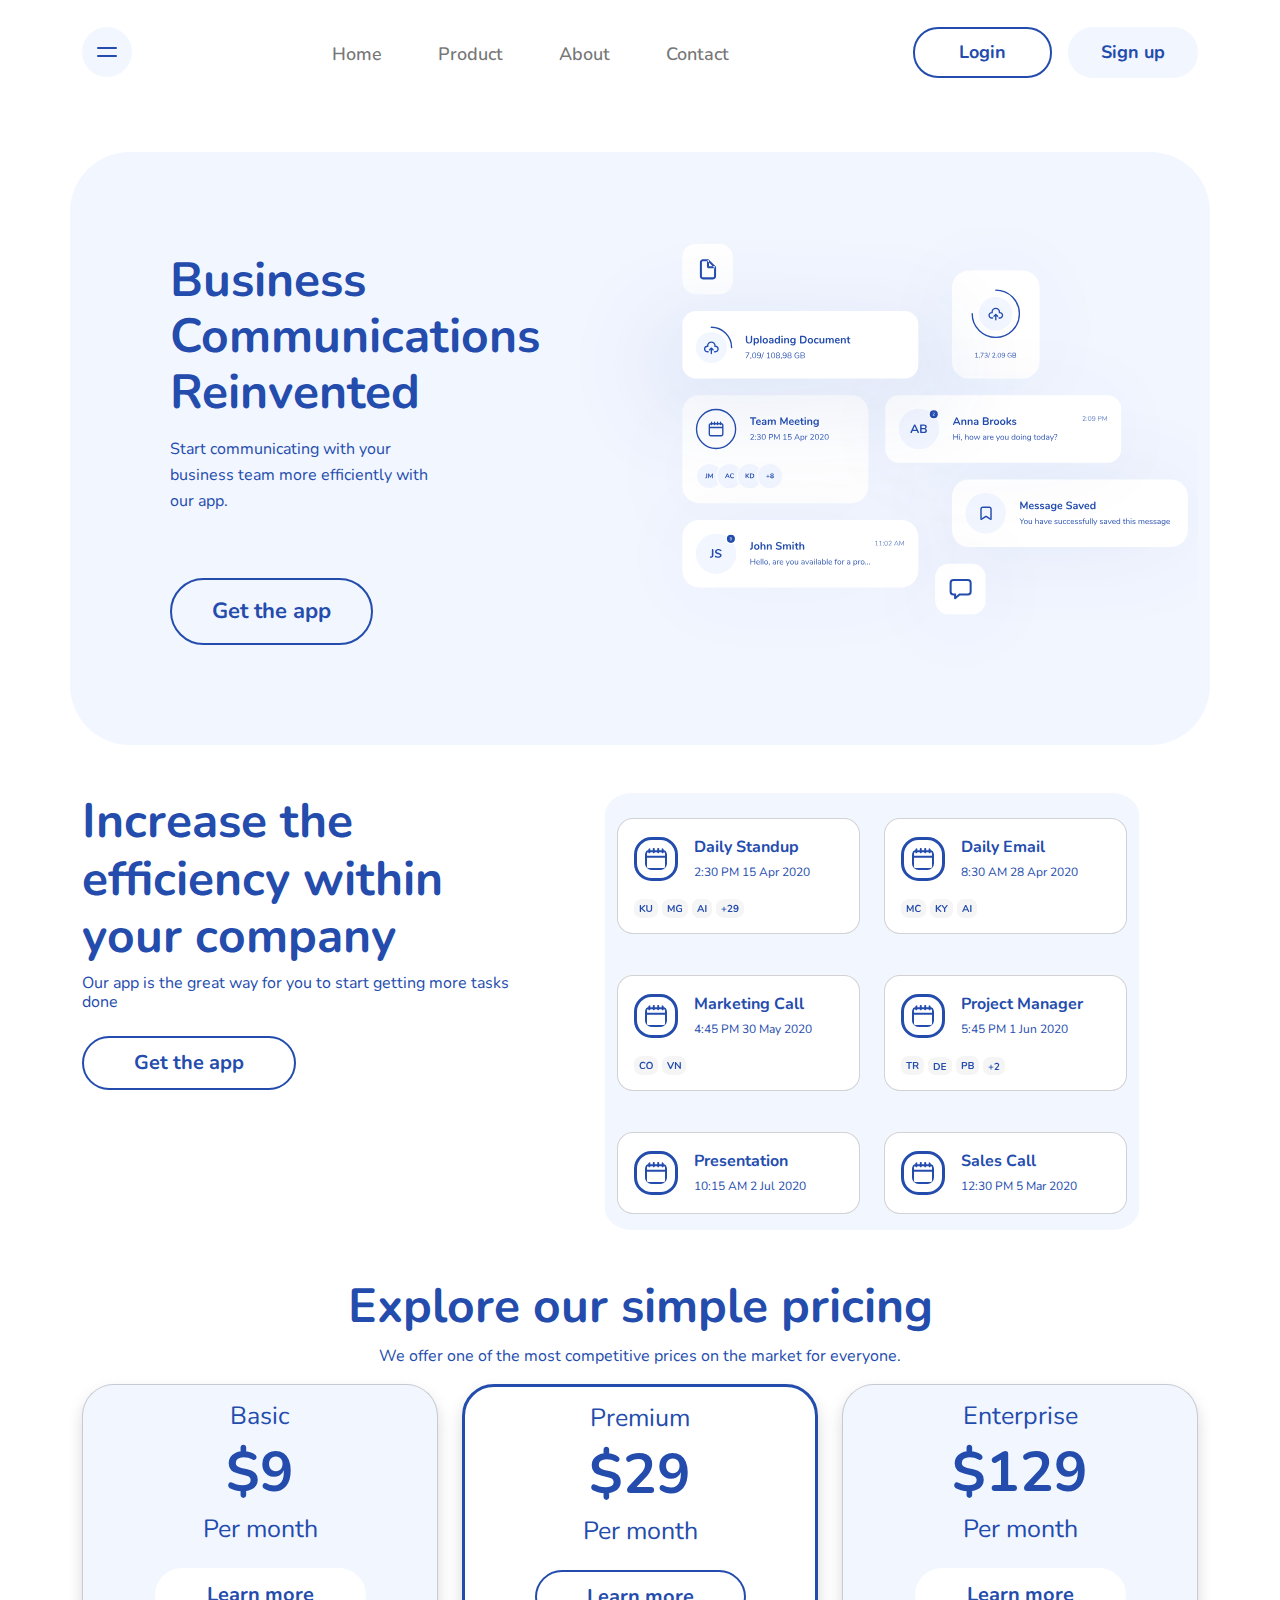
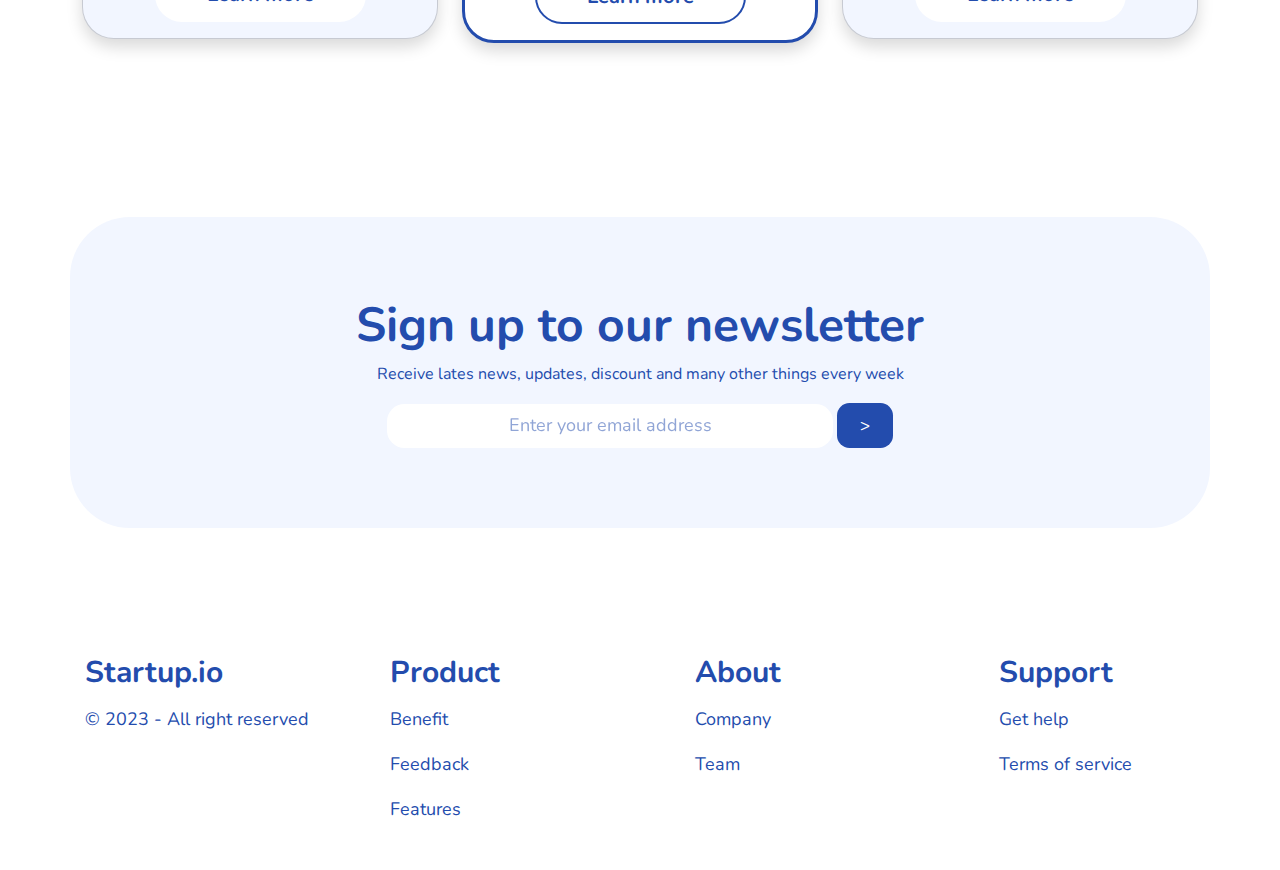
==== index.html @ 27670467 "Merapihkan codingan" ====
<!DOCTYPE html>
<html lang="en">
  <head>
    <meta charset="UTF-8" />
    <meta http-equiv="X-UA-Compatible" content="IE=edge" />
    <meta name="viewport" content="width=device-width, initial-scale=1.0" />
    <title>Final Project 2</title>
    <meta name="author" content="Kelompok-1" />
    <link href="assets/favicon/fav-icon.png" rel="shortcut icon" type="image/x-icon" />
    <link rel="stylesheet" href="css/bootstrap.min.css" />
    <link rel="stylesheet" href="css/style.css" />
    <link rel="stylesheet" href="https://cdnjs.cloudflare.com/ajax/libs/font-awesome/5.13.0/css/all.min.css" />

    <!-- CSS About-->
    <link rel="stylesheet" href="css/about.css">
  </head>
  <body>
    <!--header-->
    <header>
      <nav class="navbar navbar-expand-lg bg-white" id="navbar">
        <div class="container">
          <a class="navbar-brand" href="#">
            <img src="assets/icon/icon.svg" alt="icon" width="50" />
          </a>
          <button class="navbar-toggler" type="button" data-bs-toggle="collapse" data-bs-target="#navbarNavAltMarkup" aria-controls="navbarNavAltMarkup" aria-expanded="false" aria-label="Toggle navigation">
            <span class="navbar-toggler-icon"></span>
          </button>
          <div class="collapse navbar-collapse" id="navbarNavAltMarkup">
            <div class="navbar-nav mx-auto">
              <a class="nav-link" aria-current="page" href="#Home">Home</a>
              <a class="nav-link" href="#Product">Product</a>
              <a class="nav-link" href="#About">About</a>
              <a class="nav-link" href="#Contact">Contact</a>
            </div>
            <div class="d-flex">
              <button class="btn-outline-auth me-3" type="submit">Login</button>
              <button class="btn-auth" type="submit">Sign up</button>
            </div>
          </div>
        </div>
      </nav>
    </header>
<!--banner-->
    <main>
      <section class="jumbotron mt-5" id="Home">
        <div class="container hero">
          <div class="row d-flex flex-column-reverse flex-lg-row">
            <div class="col-lg-5 col-12 content">
              <h1>Business Communications Reinvented</h1>
              <p class="mt-3">Start communicating with your business team more efficiently with our app.</p>
              <button class="btn-outline-hero me-3 mt-5" type="submit">Get the app</button>
            </div>
            <div class="col-lg-7 col-12">
              <img src="assets/img/UI Elements.svg" class="img-fluid" alt="" />
            </div>
          </div>
        </div>
      </section>
    
      <!-- About -->
    <div class="jumbotron jumbotron-fluid mt-5">
      <div class="container">
        <div class="row">
          <div class="col-md-5 jumbotron-content">
            <h3 class="display-4 title">Increase the efficiency within your company</h3>
            <h5 class="lead sub-title">Our app is the great way for you to start getting more tasks done</h5>
            <button class="btn-jumbotron mt-3" type="submit">Get the app</button>
          </div>
          <div class="col-md-4">
            <div class="jumbotron-box ms-5" style="background: #F2F6FF;">
              <!-- Isi kotak besar di sini -->
              <div class="row flex-wrap mx-auto">
                <div class="col-md-6 radius">
                  <div class="card mb-3 rounded-4">
                    <div class="card-body d-flex align-items-center">
                      <img src="assets/img/Icon.svg" alt="" class="lingkaran">
                      <div class="ml-2 ms-3">
                        <span class="daily">Daily Standup</span>
                        <br>
                        <span class="date">2:30 PM 15 Apr 2020</span>
                      </div>
                    </div>
                    
                    <div class="d-flex align-items-center gap-1 ms-3">
                      <img src="assets/img/KU.svg" alt="no internet" class="background">
                      <img src="assets/img/MG.svg" alt="no internet" class="background">
                      <img src="assets/img/AI.svg" alt="no internet" class="background">
                      <img src="assets/img/+29.svg" alt="no internet" class="background">
                    </div>
                  </div>
                </div>

                <div class="col-md-6">
                  <div class="card mb-3 rounded-4">
                    <div class="card-body d-flex align-items-center">
                      <img src="assets/img/Icon.svg" alt="" class="lingkaran">
                      <div class="ml-2 ms-3">
                        <span class="daily">Daily Email</span>
                        <br>
                        <span class="date">8:30 AM 28 Apr 2020</span>
                      </div>
                    </div>
                    
                    <div class="d-flex align-items-center gap-1 ms-3">
                      <img src="assets/img/MC.svg" alt="no internet" class="background">
                      <img src="assets/img/KY.svg" alt="no internet" class="background">
                      <img src="assets/img/AI.svg" alt="no internet" class="background">
                    </div>
                  </div>
                </div>
                
                <div class="col-md-6">
                  <div class="card mb-3 rounded-4">
                    <div class="card-body d-flex align-items-center">
                      <img src="assets/img/Icon.svg" alt="" class="lingkaran">
                      <div class="ml-2 ms-3">
                        <span class="daily">Marketing Call</span>
                        <br>
                        <span class="date">4:45 PM 30 May 2020</span>
                      </div>
                    </div>
                    
                    <div class="d-flex align-items-center gap-1 ms-3">
                      <img src="assets/img/CO.svg" alt="no internet" class="background">
                      <img src="assets/img/VN.svg" alt="no internet" class="background">
                    </div>
                  </div>
                </div>
                
                <div class="col-md-6">
                  <div class="card mb-3 rounded-4">
                    <div class="card-body d-flex align-items-center">
                      <img src="assets/img/Icon.svg" alt="" class="lingkaran">
                      <div class="ml-2 ms-3">
                        <span class="daily">Project Manager</span>
                        <br>
                        <span class="date">5:45 PM 1 Jun 2020</span>
                      </div>
                    </div>
                    
                    <div class="d-flex align-items-center gap-1 ms-3">
                      <img src="assets/img/TR.svg" alt="no internet" class="background">
                      <img src="assets/img/DE.svg" alt="no internet" class="background">
                      <img src="assets/img/PB.svg" alt="no internet" class="background">
                      <img src="assets/img/+2.svg" alt="no internet" class="background">
                    </div>
                  </div>
                </div>

                <div class="col-md-6">
                  <div class="card mb-3 rounded-4">
                    <div class="card-body d-flex align-items-center">
                      <img src="assets/img/Icon.svg" alt="" class="lingkaran">
                      <div class="ml-2 ms-3">
                        <span class="daily">Presentation</span>
                        <br>
                        <span class="date">10:15 AM 2 Jul 2020</span>
                      </div>
                    </div>
                  </div>
                </div>

                <div class="col-md-6">
                  <div class="card mb-3 rounded-4">
                    <div class="card-body d-flex align-items-center">
                      <img src="assets/img/Icon.svg" alt="" class="lingkaran">
                      <div class="ml-2 ms-3">
                        <span class="daily">Sales Call</span>
                        <br>
                        <span class="date">12:30 PM 5 Mar 2020</span>
                      </div>
                    </div>
                  </div>
                </div>

                
              </div>

            </div>
          </div>
        </div>
      </div>
    </div>
    <!-- Tutup Abput -->

   <!-- Pricing -->
    <div class="container">
      <div class="row">
        <div class="col-md-12 text-center mt-5 text-primary">
          <h1 class="title">Explore our simple pricing</h1>
          <p class="sub-tite">We offer one of the most competitive prices on the market for everyone.</p>
        </div>
      </div>
    </div>

    <div class="container">
      <div class="row d-flex justify-content-center">
        <div class="col-md-4 mb-4">
          <div class="card shadow rounded-5" style="background: #F2F6FF;">
            <div class="card-body text-center">
              <h5 class="sub-price">Basic</h5>
              <h3 class="price">$9</h3>
              <h5 class="sub-price">Per month</h5>
              <button class="btn-price mt-3" type="submit">Learn more</button>
            </div>
          </div>
        </div>

        <!-- card 2 -->
        <div class="col-md-4 mb-4">
          <div class="card shadow rounded-5 body-card" style="border: 3px solid #234CAD;">
            <div class="card-body text-center">
              <h5 class="sub-price">Premium</h5>
              <h3 class="price">$29</h3>
              <h5 class="sub-price">Per month</h5>
              <button class="btn-jumbotron mt-3" type="submit">Learn more</button>
            </div>
          </div>
        </div>

        <!-- card 3 -->
        <div class="col-md-4 mb-4">
          <div class="card shadow rounded-5" style="background: #F2F6FF;">
            <div class="card-body text-center">
              <h5 class="sub-price">Enterprise</h5>
              <h3 class="price">$129</h3>
              <h5 class="sub-price">Per month</h5>
              <button class="btn-price mt-3" type="submit">Learn more</button>
            </div>
          </div>
        </div>
      </div>
    </div>
    <!-- Tutup Pricing -->

      <!--Contact-->
      <section class="contact" id="Contact">
        <div class="container hero">
          <div class="row d-flex flex-column-reverse flex-lg-row">
            <div class="col-12 content">
              <h1>Sign up to our newsletter</h1>
              <p>Receive lates news, updates, discount and many other things every week</p>
              <div class="inputBox">
                <input type="text" placeholder="Enter your email address">
                <button type="button">></button>
              </div>
            </div>
          </div>
        </div>
      </section>

      <!--Footer-->
      <footer>
        <div class="box-container">
          <div class="row">
          <div class="col-lg-3">
            <h3>Startup.io</h3>
            <p>© 2023 - All right reserved</p>
          </div>
          <div class="col-lg-3">
            <h3>Product</h3>
            <p>Benefit</p>
            <p>Feedback</p>
            <p>Features</p>
          </div>
          <div class="col-lg-3">
            <h3>About</h3>
            <p>Company</p>
            <p>Team</p>
          </div>
          <div class="col-lg-3">
            <h3>Support</h3>
            <p>Get help</p>
            <p>Terms of service</p>
          </div>
        </div>
        </div>
      </footer>


    <script src="js/bootstrap.bundle.min.js"></script>
  </body>
</html>
---- css/style.css ----
@import url("https://fonts.googleapis.com/css2?family=Nunito&display=swap");
* {
  margin: 0;
  padding: 0;
  box-sizing: border-box;
  font-family: "nunito", sans-serif;
  color: #234cad;
}

section {
  margin-top: 150px;
}


/*component*/

.btn-outline-auth {
  border: 2px solid #234cad;
  border-radius: 25px;
  background-color: #ffff;
  padding: 10px 44px !important;
  font-size: 18px;
  font-weight: 700;
}

.btn-auth {
  border-radius: 25px;
  background-color: #f2f6ff;
  padding: 8px 33px;
  font-size: 18px;
  font-weight: 700;
  border: none;
}

.btn-outline-hero {
  border: 2px solid #234cad;
  border-radius: 35px;
  background-color: transparent;
  padding: 15px 40px;
  font-size: 22px;
  font-weight: 700;
}

.btn-hero {
  border: none;
  border-radius: 35px;
  background-color: #ffff;
  padding: 15px 40px;
  font-size: 22px;
  font-weight: 700;
}

/*navbar*/
nav .navbar-nav a {
  margin: 25px 20px 20px;
  font-weight: 600;
  font-size: 18px;
}

/*jumbotron*/
.jumbotron .hero {
  background-color: #f2f6ff;
  border-radius: 60px;
}

.jumbotron .content {
  padding: 0 100px 100px;
}

.jumbotron .content h1 {
  font-weight: 700;
  font-size: 48px;
  line-height: 56px;
}

.jumbotron .content p {
  font-weight: 400;
  font-size: 16px;
  line-height: 26px;
}

@media (min-width: 992px) {
  .jumbotron .content {
    padding: 100px;
  }
}

@media (max-width: 460px) {
  .jumbotron .content h1 {
    font-size: 38px;
  }
}

@media (max-width: 400px) {
  .jumbotron .content h1 {
    font-size: 34px;
  }
}

/*Contact dan Footer*/
.contact .hero {
  background-color: #f2f6ff;
  border-radius: 60px;
}

.contact .content h1 {
  margin-top: 80px;
  font-weight: 700;
  font-size: 48px;
  line-height: 56px;
  text-align: center;
}

.contact .content p {
  font-weight: 400;
  font-size: 16px;
  line-height: 26px;
  text-align: center;
}
.inputBox {
  text-align: center;
  padding-bottom: 80px;
  overflow: hidden;
}

.inputBox input[type=text] {
  background: #FFFFFF;
  border-radius: 17.5px;
  border: none;
  padding: 10px;
  text-align: center;
  width: 40%;
}

input::placeholder {
  font-weight: 400;
  font-size: 18px;
  line-height: 29px;
  color: #234CAD;
  mix-blend-mode: normal;
  opacity: 0.5;
}

.inputBox button {
  float: center;
  width: 5%;
  padding: 10px;
  background: #234CAD;
  color: white;
  font-size: 17px;
  border-radius: 12.5px;
  border: none;
  cursor: pointer
}

.box-container {
  margin-top: 120px;
  margin-left: 85px;
  margin-bottom: 30px;
}

.box-container .row h3 {
  font-weight: 700;
  font-size: 30px;
  line-height: 49px;
}

.box-container .row p {
  font-weight: 400;
  font-size: 18px;
  line-height: 29px;
}
---- css/about.css ----
/* Reset default margin and padding */
* {
  margin: 0;
  padding: 0;
}

.hover-light:hover {
  background-color: #6c757d !important;
  border-color: #6c757d !important;
}

.jumbotron-box {
  width: 150%;
  height: 100%;
  border-radius: 5%;
}

.lingkaran {
  border: 3px solid #234CAD;
  border-radius: 40%;
  padding: 8px; 
}

.title {
  color: #234CAD;
  font-family: 'Nunito';
  font-style: normal;
  font-weight: 700;
  font-size: 48px;
}

.sub-title {
  font-family: 'Nunito';
  font-style: normal;
  font-weight: 400;
  font-size: 16px;
  color: #234CAD;
}

.daily {
  font-family: 'Nunito';
  font-style: normal;
  font-weight: 700;
  font-size: 16px;
  color: #234CAD;
}

.date {
  font-family: 'Nunito';
  font-style: normal;
  font-weight: 400;
  font-size: 12px;
  color: #234CAD;

}

.card.mb-3 {
  margin-top: 25px;
}

.background {
  background: #F5F5F5;
  border: 5px solid #F5F5F5;
  border-radius: 35%;
  margin-bottom: 15px;
}

.price {
  font-family: 'Nunito';
  font-style: normal;
  font-weight: 700;
  font-size: 56px;
  text-align: center;
  color: #234CAD;
}

.sub-price{
  font-family: 'Nunito';
  font-style: normal;
  font-weight: 400;
  font-size: 25px;
  text-align: center;
  color: #234CAD;
}

.btn-jumbotron {
  border: 2px solid #234cad;
  border-radius: 35px;
  background-color: transparent;
  padding: 10px 50px;
  font-family: 'Nunito';
  font-style: normal;
  font-weight: 700;
  font-size: 20px;
  color: #234CAD;
}

.btn-price {
  border: 2px solid #fff;
  border-radius: 35px;
  background-color: #fff;
  padding: 10px 50px;
  font-family: 'Nunito';
  font-style: normal;
  font-weight: 700;
  font-size: 20px;
  color: #234CAD;
}
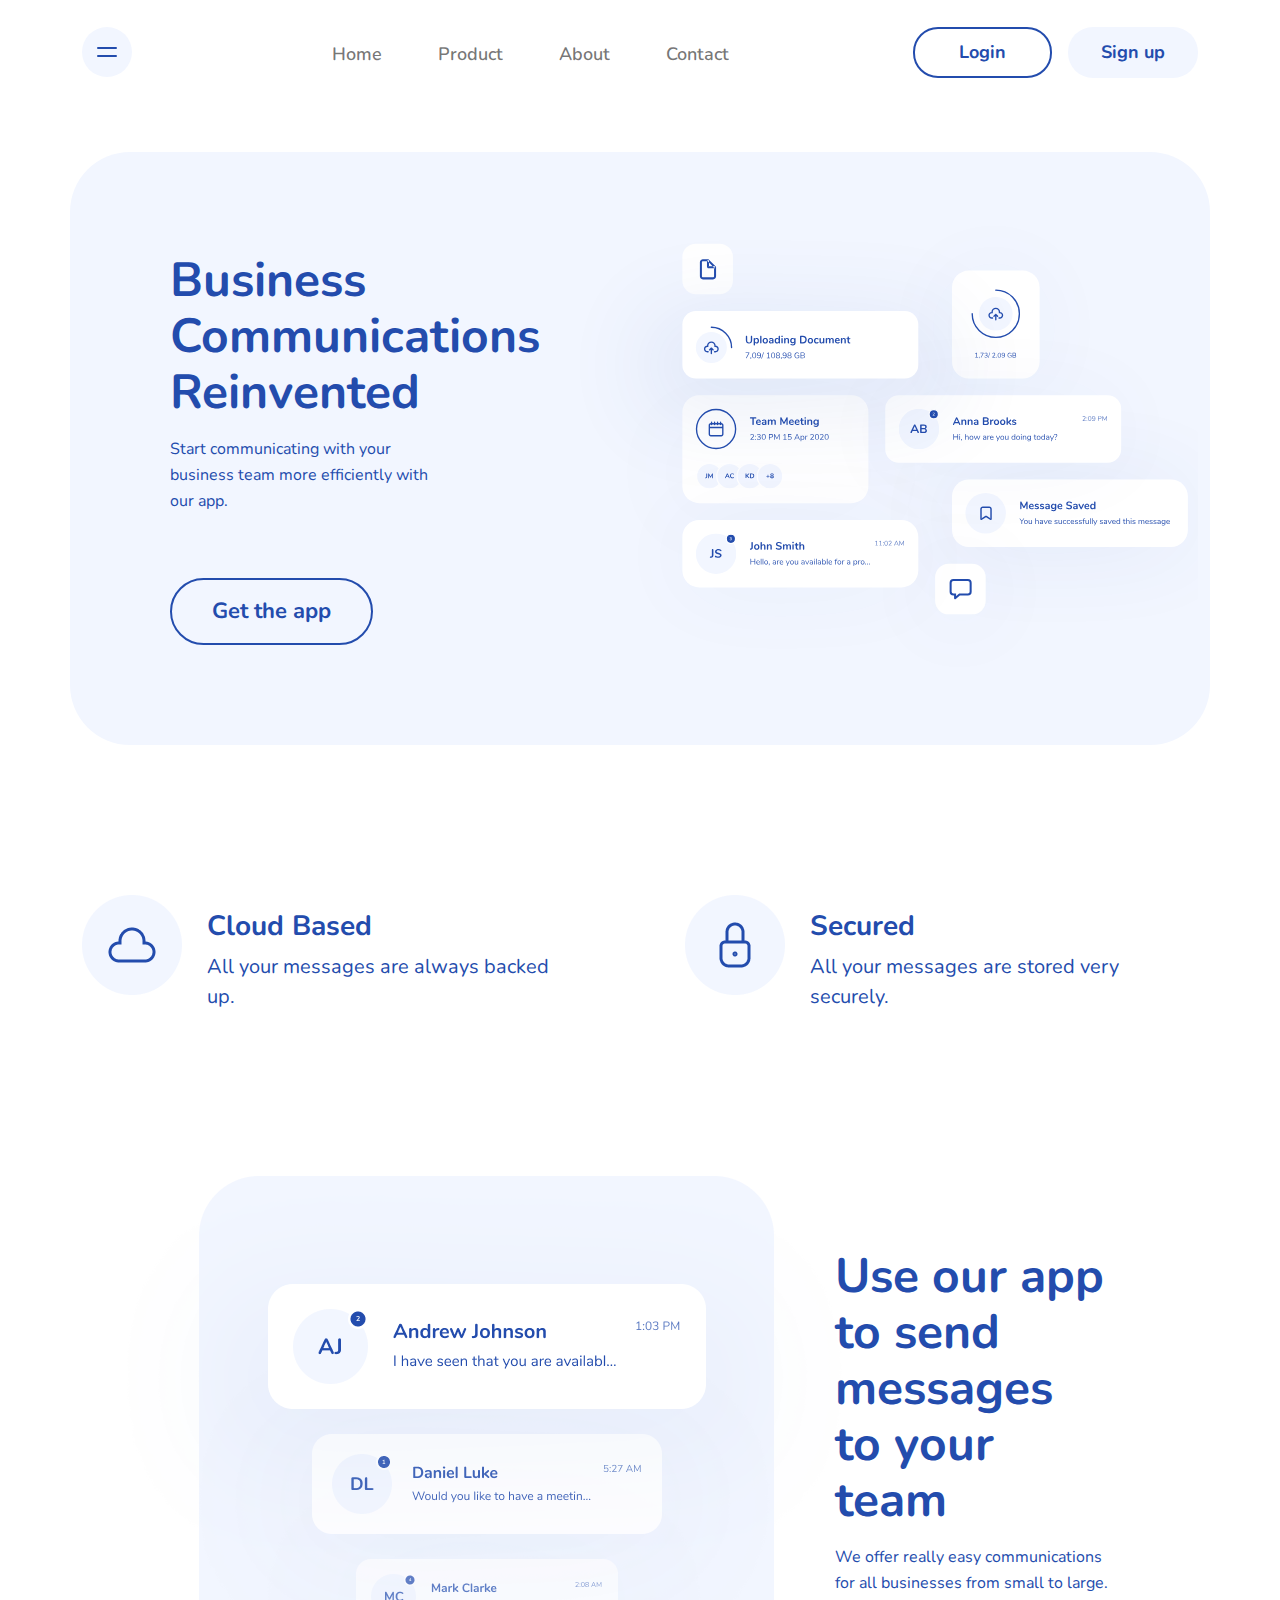
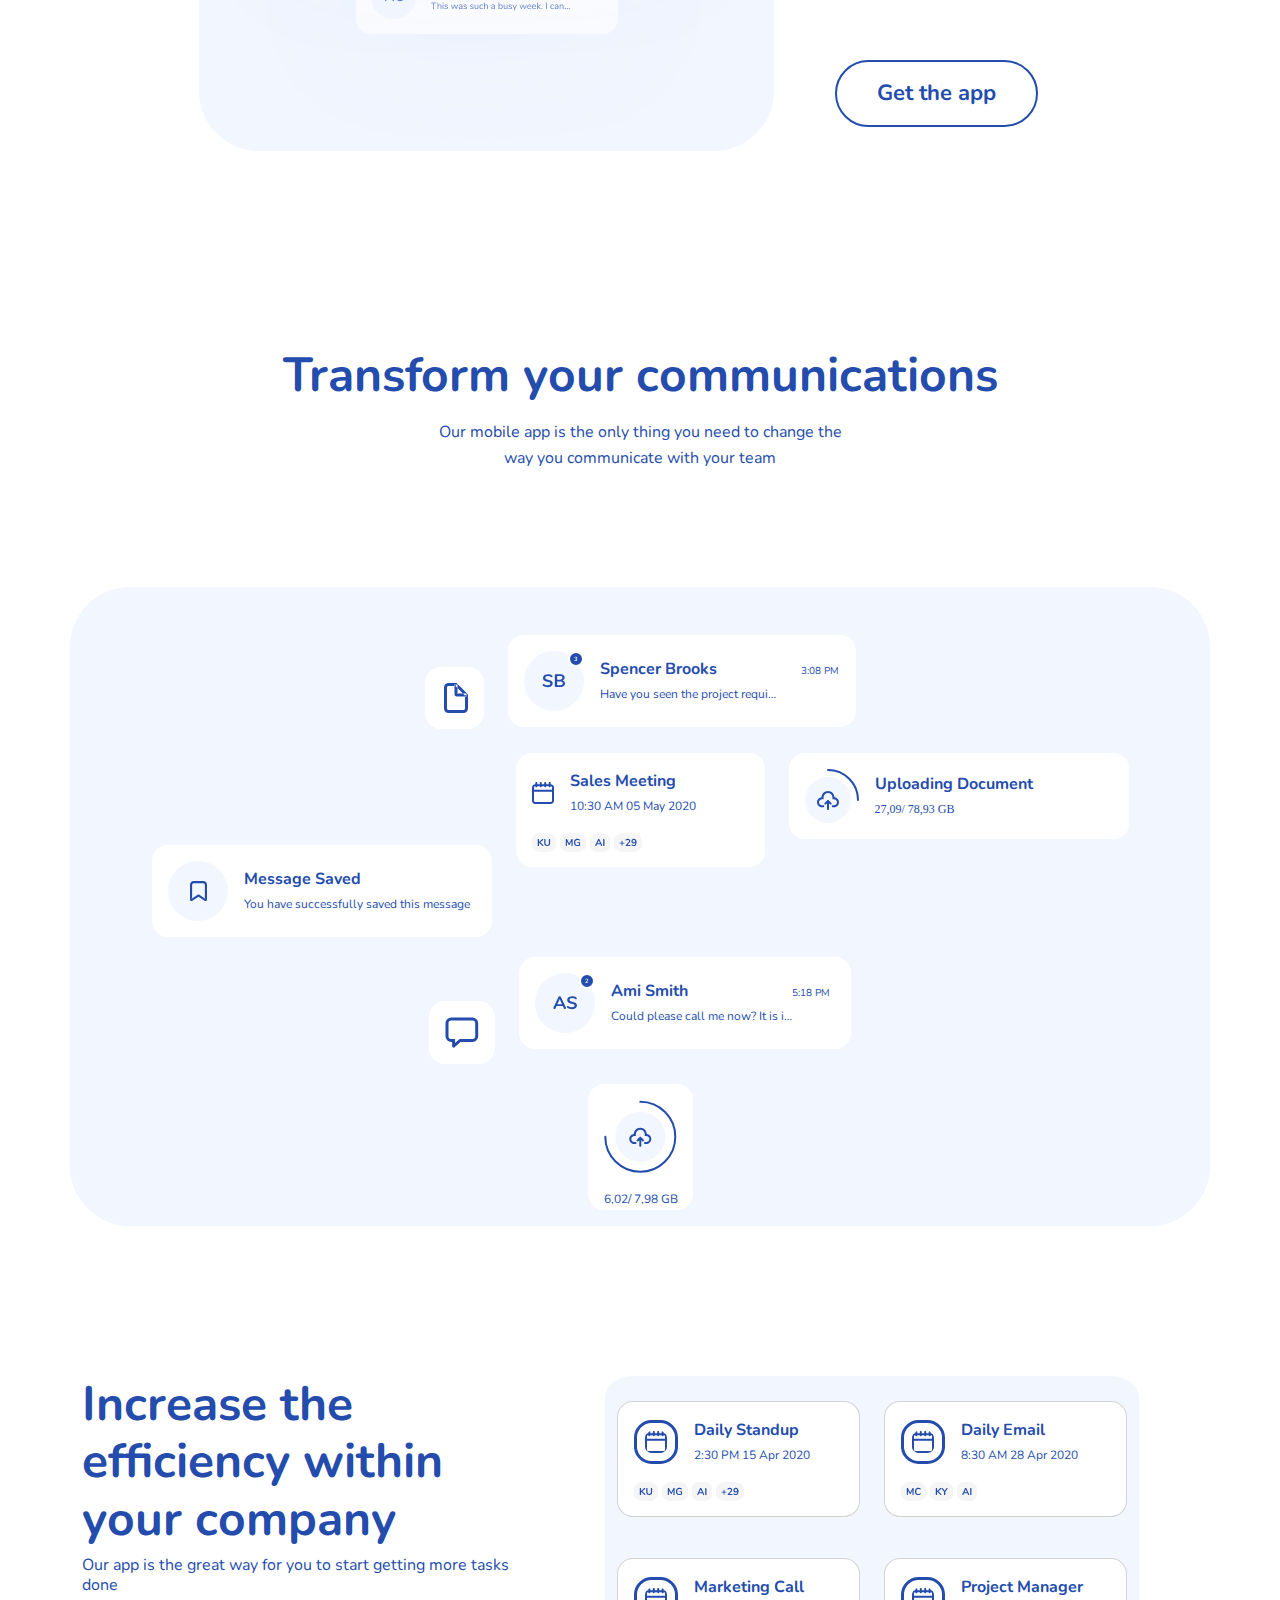
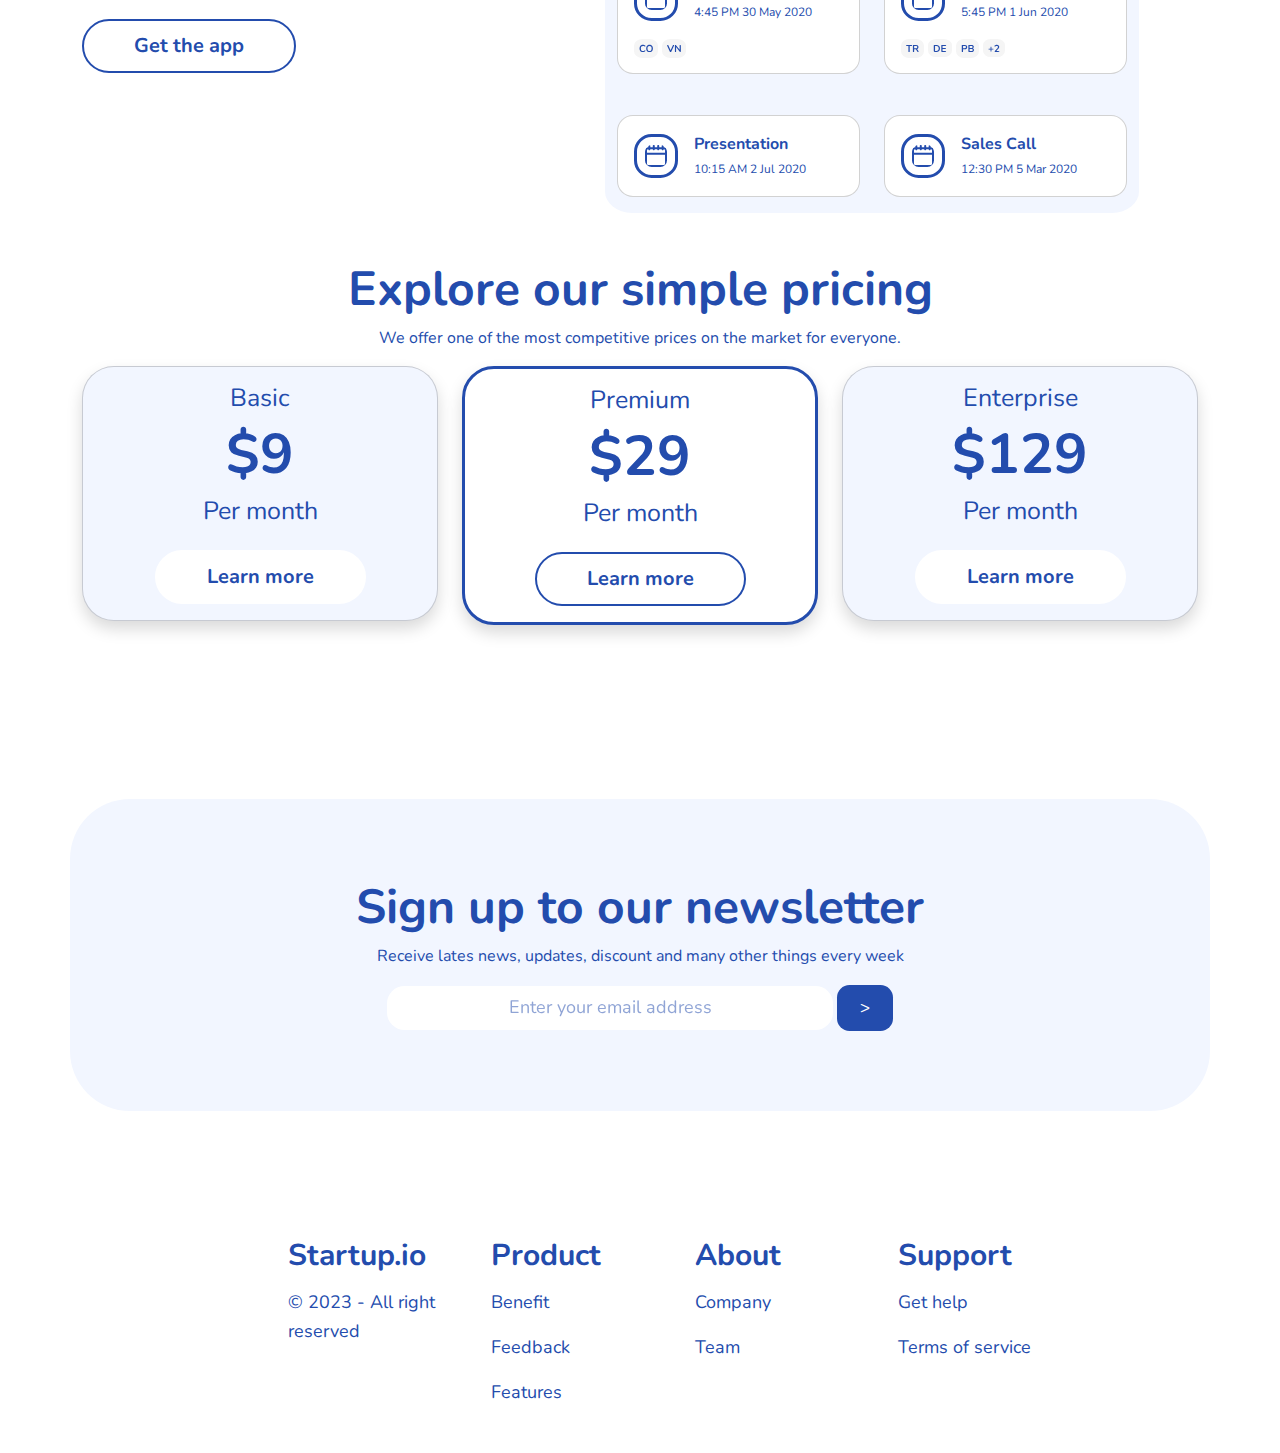
==== commit bed68379: "add product-features" ====
--- a/index.html
+++ b/index.html
@@ -56,8 +56,176 @@
           </div>
         </div>
       </section>
+
+      <!--Product features 1 Rifqiyah-->
+      <section class="product-features1" id="Product">
+        <div class="container" style="margin-bottom: 120px; display: flex;">
+          <div>
+            <img src="/assets/favicon/Cloud.png" alt="" style="width: 100px; height: 100px;">
+          </div>
+          <div>
+            <h3 class="fw-bold">Cloud Based</h3>
+            <p style="margin-left: 15px; font-size: 20px; padding-left: 10px;">All your messages are always backed up.</p>
+          </div>
+          <div style="margin-left: 108px;">
+            <img src="/assets/favicon/Lock.png" alt="" style="width: 100px; height: 100px;">
+          </div>
+          <div>
+            <h3 class="fw-bold">Secured</h3>
+            <p style="margin-left: 15px; font-size: 20px; padding-left: 10px;">All your messages are stored very securely.</p>
+          </div>
+        </div>
+
+        <div class="container hero" style="display: flex;">
+          <div class="row justify-content-between">
+            <div class="col-lg-1 mb-4 mb-lg-0">
+              <img src="assets/img/Card.png" alt="">
+            </div>
+            <div class="col-lg-5 content">
+              <h1>Use our app to send messages to your team</h1>
+              <p class="mt-3">We offer really easy communications for all businesses from small to large.</p>
+              <button class="btn-outline-hero me-3 mt-5" type="submit">Get the app</button>
+            </div>
+          </div>
+           
+        </div>
+      </section>
+      <!-- end product features 1 -->
+
+       <!--Product features 2 Rifqiyah-->
+       <section class="product-features2" id="Product" style="margin-top: 120px;">
+        <div class="container">
+          <div class="content">
+            <h1>Transform your communications</h1>
+            <p class="mt-3">Our mobile app is the only thing you need to change the <br> way you communicate with your team</p>
+          </div>
+        </div>
+
+        <div class="container hero">
+          <div class="row flex-wrap mx-auto justify-content-center">
+            <div class="col-auto">
+              <div class="card mb-3 rounded-4 border-0" style="margin-top: 80px;">
+                <div class="card-body d-flex align-items-center">
+                  <img src="assets/img/File.svg" alt="" style="margin-left: 3px;">
+                </div>
+              </div>
+            </div>
+            <div class="col-lg-4">
+              <div class="card mb-3 rounded-4 mt-5 border-0">
+                <div class="card-body d-flex align-items-center">
+                  <img src="assets/icon/Group 3.svg" alt="">
+                  <div class="ml-2 ms-3">
+                    <div>
+                      <span class="spencers">Spencer Brooks</span>
+                      <span class="time mt-1">3:08 PM</span>
+                    </div>
+                    <div>
+                      <span class="seen">Have you seen the project requi…</span>
+                    </div>
+                  </div>
+                </div>
+              </div>
+            </div>
+
+            <div class="row flex-wrap mx-auto justify-content-center">
+              <div class="col-lg-4">
+                <div class="card mb-3 rounded-4 border-0" style="margin-top: 100px;">
+                  <div class="card-body d-flex align-items-center">
+                    <img src="assets/img/Save.svg" alt="">
+                    <div class="ml-2 ms-3">
+                      <div>
+                        <span class="spencers">Message Saved</span>
+                      </div>
+                      <div>
+                        <span class="seen">You have successfully saved this message</span>
+                      </div>
+                    </div>
+                  </div>
+                </div>
+              </div>
+
+              <div class="col-md-3">
+                <div class="card mb-3 rounded-4 mt-2 border-0">
+                  <div class="card-body d-flex align-items-center">
+                    <img src="assets/img/Icon.svg" alt="">
+                    <div class="ml-2 ms-3">
+                      <span class="spencers">Sales Meeting</span>
+                      <br>
+                      <span class="date">10:30 AM 05 May 2020</span>
+                    </div>
+                  </div>
+
+                  <div class="d-flex align-items-center gap-1 ms-3">
+                    <img src="assets/img/KU.svg" alt="no internet" class="background">
+                    <img src="assets/img/MG.svg" alt="no internet" class="background">
+                    <img src="assets/img/AI.svg" alt="no internet" class="background">
+                    <img src="assets/img/+29.svg" alt="no internet" class="background">
+                  </div>
+                </div>
+              </div>
+           
+              <div class="col-lg-4">
+                <div class="card mb-3 rounded-4 mt-2 border-0">
+                  <div class="card-body d-flex align-items-center">
+                    <img src="assets/img/Progress.svg" alt="">
+                    <div class="ml-2 ms-3">
+                      <div>
+                        <span class="spencers">Uploading Document</span>
+                      </div>
+                      <div>
+                        <span class="gb">27,09/ 78,93 GB</span>
+                      </div>
+                    </div>
+                  </div>
+                </div>
+              </div>
+              
+              <div class="row flex-wrap mx-auto justify-content-center">
+                <div class="col-auto">
+                  <div class="card mb-3 rounded-4 mt-5 border-0">
+                    <div class="card-body d-flex align-items-center">
+                      <img src="assets/img/Msg.svg" alt="">
+                    </div>
+                  </div>
+                </div>
+              <div class="col-lg-4">
+                <div class="card mb-3 rounded-4 border-0 mt-1">
+                  <div class="card-body d-flex align-items-center">
+                    <img src="assets/icon/Group 4.svg" alt="">
+                    <div class="ml-2 ms-3">
+                      <div>
+                        <span class="spencers">Ami Smith</span>
+                        <span class="time-ami mt-1">5:18 PM</span>
+                      </div>
+                      <div>
+                        <span class="seen">Could please call me now? It is i…</span>
+                      </div>
+                    </div>
+                  </div>
+                </div>
+              </div>
+
+              <div class="row flex-wrap mx-auto justify-content-center">
+                <div class="col-auto">
+                  <div class="card mb-3 rounded-4 mt-1 border-0">
+                    <div class="card-body d-flex align-items-center">
+                      <img src="assets/img/Progress2.svg" alt="">
+                    </div>
+
+                    <div class="d-flex align-items-center gap-1 ms-3">
+                      <span class="seen">6,02/ 7,98 GB</span>
+                    </div>
+                  </div>
+                </div>
+          </div>
+          </div>
+          </div>
+        </div>
+      </section>
+      <!-- end product features 2 -->
     
       <!-- About -->
+      <section id="About"></section>
     <div class="jumbotron jumbotron-fluid mt-5">
       <div class="container">
         <div class="row">
@@ -252,23 +420,23 @@
       <!--Footer-->
       <footer>
         <div class="box-container">
-          <div class="row">
-          <div class="col-lg-3">
+          <div class="row justify-content-center">
+          <div class="col-md-2">
             <h3>Startup.io</h3>
             <p>© 2023 - All right reserved</p>
           </div>
-          <div class="col-lg-3">
+          <div class="col-md-2">
             <h3>Product</h3>
             <p>Benefit</p>
             <p>Feedback</p>
             <p>Features</p>
           </div>
-          <div class="col-lg-3">
+          <div class="col-md-2">
             <h3>About</h3>
             <p>Company</p>
             <p>Team</p>
           </div>
-          <div class="col-lg-3">
+          <div class="col-md-2">
             <h3>Support</h3>
             <p>Get help</p>
             <p>Terms of service</p>
--- a/css/style.css
+++ b/css/style.css
@@ -96,6 +96,155 @@
     font-size: 34px;
   }
 }
+
+/* Product-features1 & Product-feature2 */
+.product-features1 .content h1 {
+  font-weight: 700;
+  font-size: 48px;
+  line-height: 56px;
+}
+
+.product-features1 .content p {
+  font-weight: 400;
+  font-size: 16px;
+  line-height: 26px;
+}
+
+.product-features1 .card-title {
+  font-weight: 700;
+  font-size: 20px;
+  line-height: 26px;
+}
+
+.product-features1 h3{
+  padding-top: 15px;
+  padding-left: 25px;
+}
+
+.product-features2 .content h1 {
+  font-weight: 700;
+  font-size: 48px;
+  line-height: 56px;
+  text-align: center;
+}
+
+.product-features2 .content p {
+  font-weight: 400;
+  font-size: 16px;
+  line-height: 26px;
+  text-align: center;
+}
+
+.product-features2 .hero {
+  background-color: #f2f6ff;
+  border-radius: 60px;
+}
+
+.product-features2 .content {
+  padding: 0 100px 100px;
+}
+
+.spencers {
+  height: 21px;
+  left: 0%;
+  right: 34.83%;
+  top: calc(50% - 21px/2 - 12px);
+  font-weight: 700;
+  font-size: 16px;
+  line-height: 21px;
+}
+
+.time {
+  height: 13px;
+  left: 83.48%;
+  right: 0%;
+  top: calc(50% - 13px/2 - 16px);
+
+  font-family: 'Nunito';
+  font-style: normal;
+  font-weight: 400;
+  font-size: 10px;
+  line-height: 13px;
+  margin-left: 80px;
+}
+
+.time-ami {
+  height: 13px;
+  left: 83.48%;
+  right: 0%;
+  top: calc(50% - 13px/2 - 16px);
+
+  font-family: 'Nunito';
+  font-style: normal;
+  font-weight: 400;
+  font-size: 10px;
+  line-height: 13px;
+  margin-left: 100px;
+}
+
+.gb{
+  height: 21px;
+  left: 0%;
+  right: 49.38%;
+  top: calc(50% - 21px/2 + 12px);
+
+  font-family: 'Basic';
+  font-style: normal;
+  font-weight: 400;
+  font-size: 12px;
+  line-height: 21px;
+}
+
+.date {
+  height: 21px;
+  left: 0%;
+  right: 0%;
+  top: calc(50% - 21px/2 + 12px);
+  font-weight: 400;
+  font-size: 12px;
+  line-height: 21px;
+}
+
+.seen {
+  height: 21px;
+  left: 0%;
+  right: 0%;
+  top: calc(50% - 21px/2 + 12px);
+  font-weight: 400;
+  font-size: 12px;
+  line-height: 21px;
+}
+
+.background {
+  box-sizing: border-box;
+  left: 0%;
+  right: 0%;
+  top: 0%;
+  bottom: 0%;
+  background: #F5F5F5;
+  border: 5px solid #F5F5F5;
+  border-radius: 50%;
+  margin-bottom: 15px;
+}
+
+@media (min-width: 992px) {
+  .product-features1 .content {
+    padding: 100px;
+  }
+}
+
+@media (max-width: 460px) {
+  .product-features1 .content h1 {
+    font-size: 38px;
+  }
+}
+
+@media (max-width: 400px) {
+  .product-features1 .content h1 {
+    font-size: 34px;
+  }
+}
+
 
 /*Contact dan Footer*/
 .contact .hero {
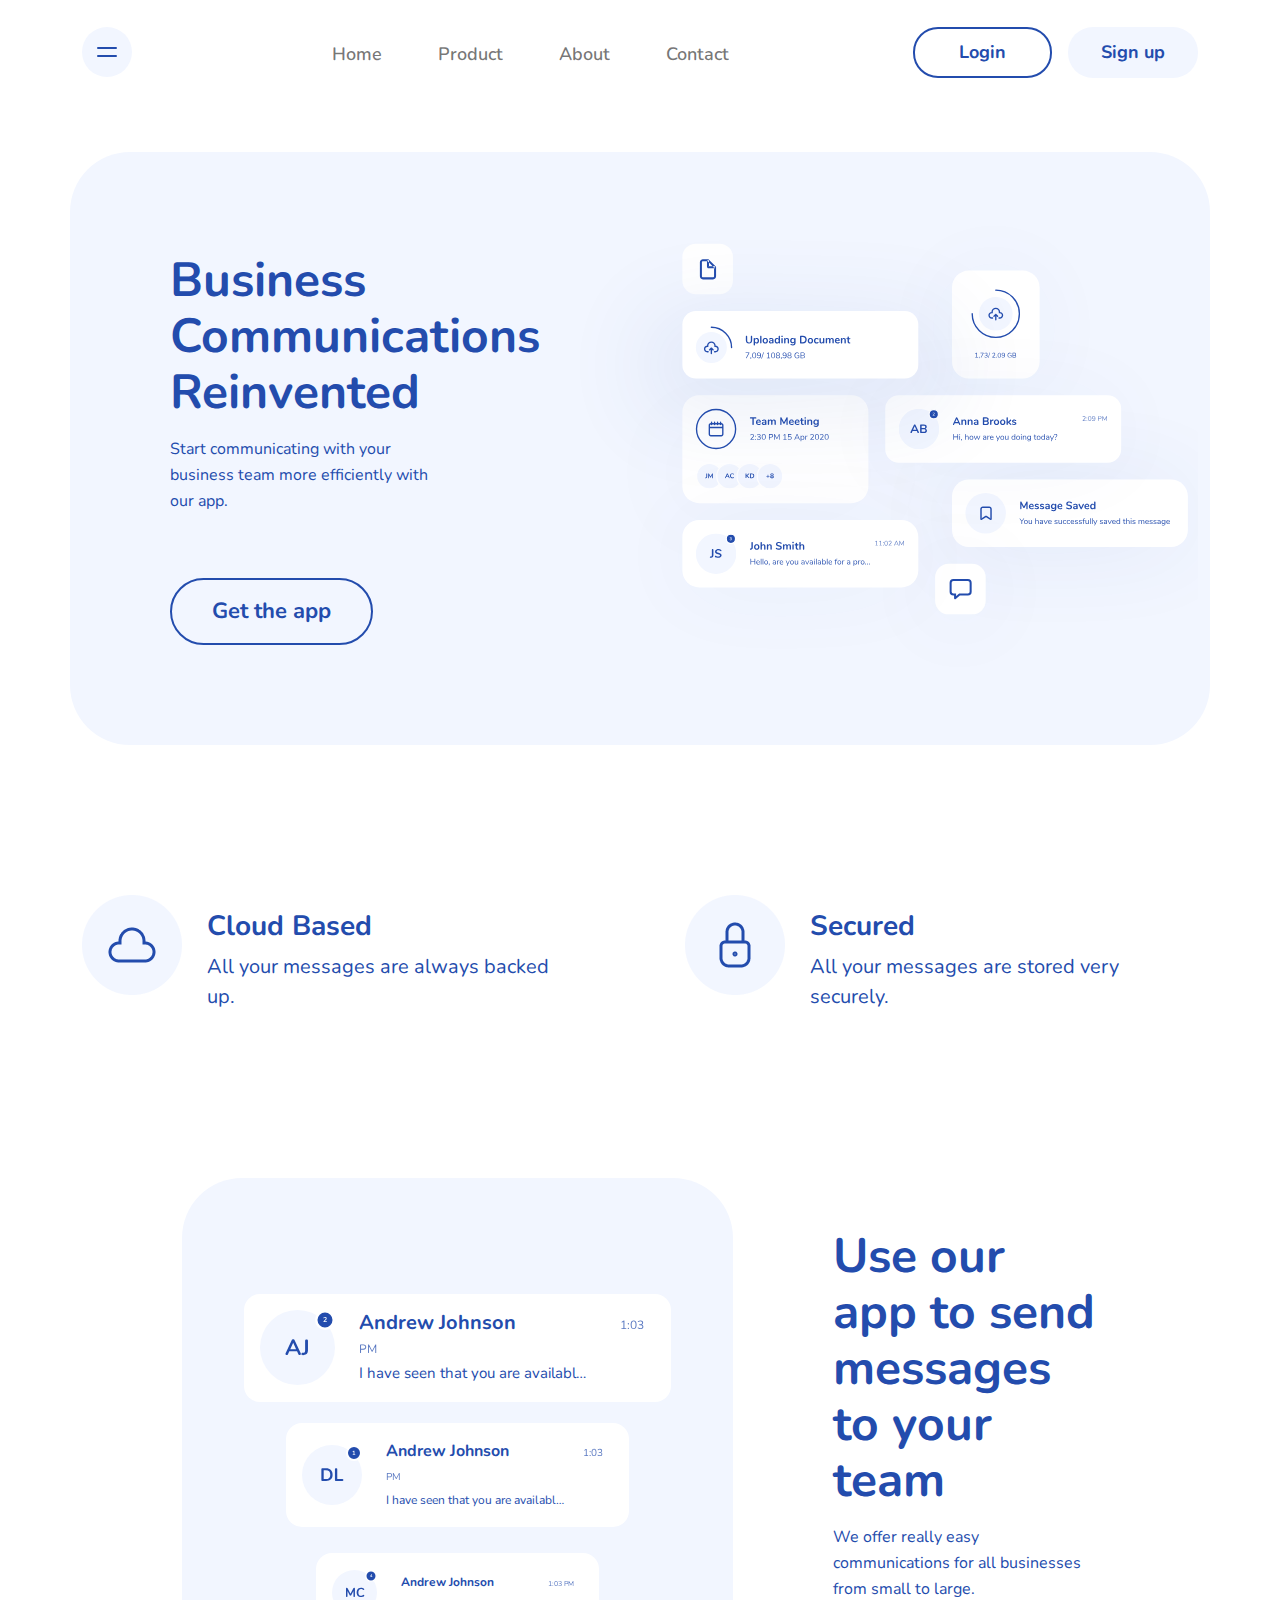
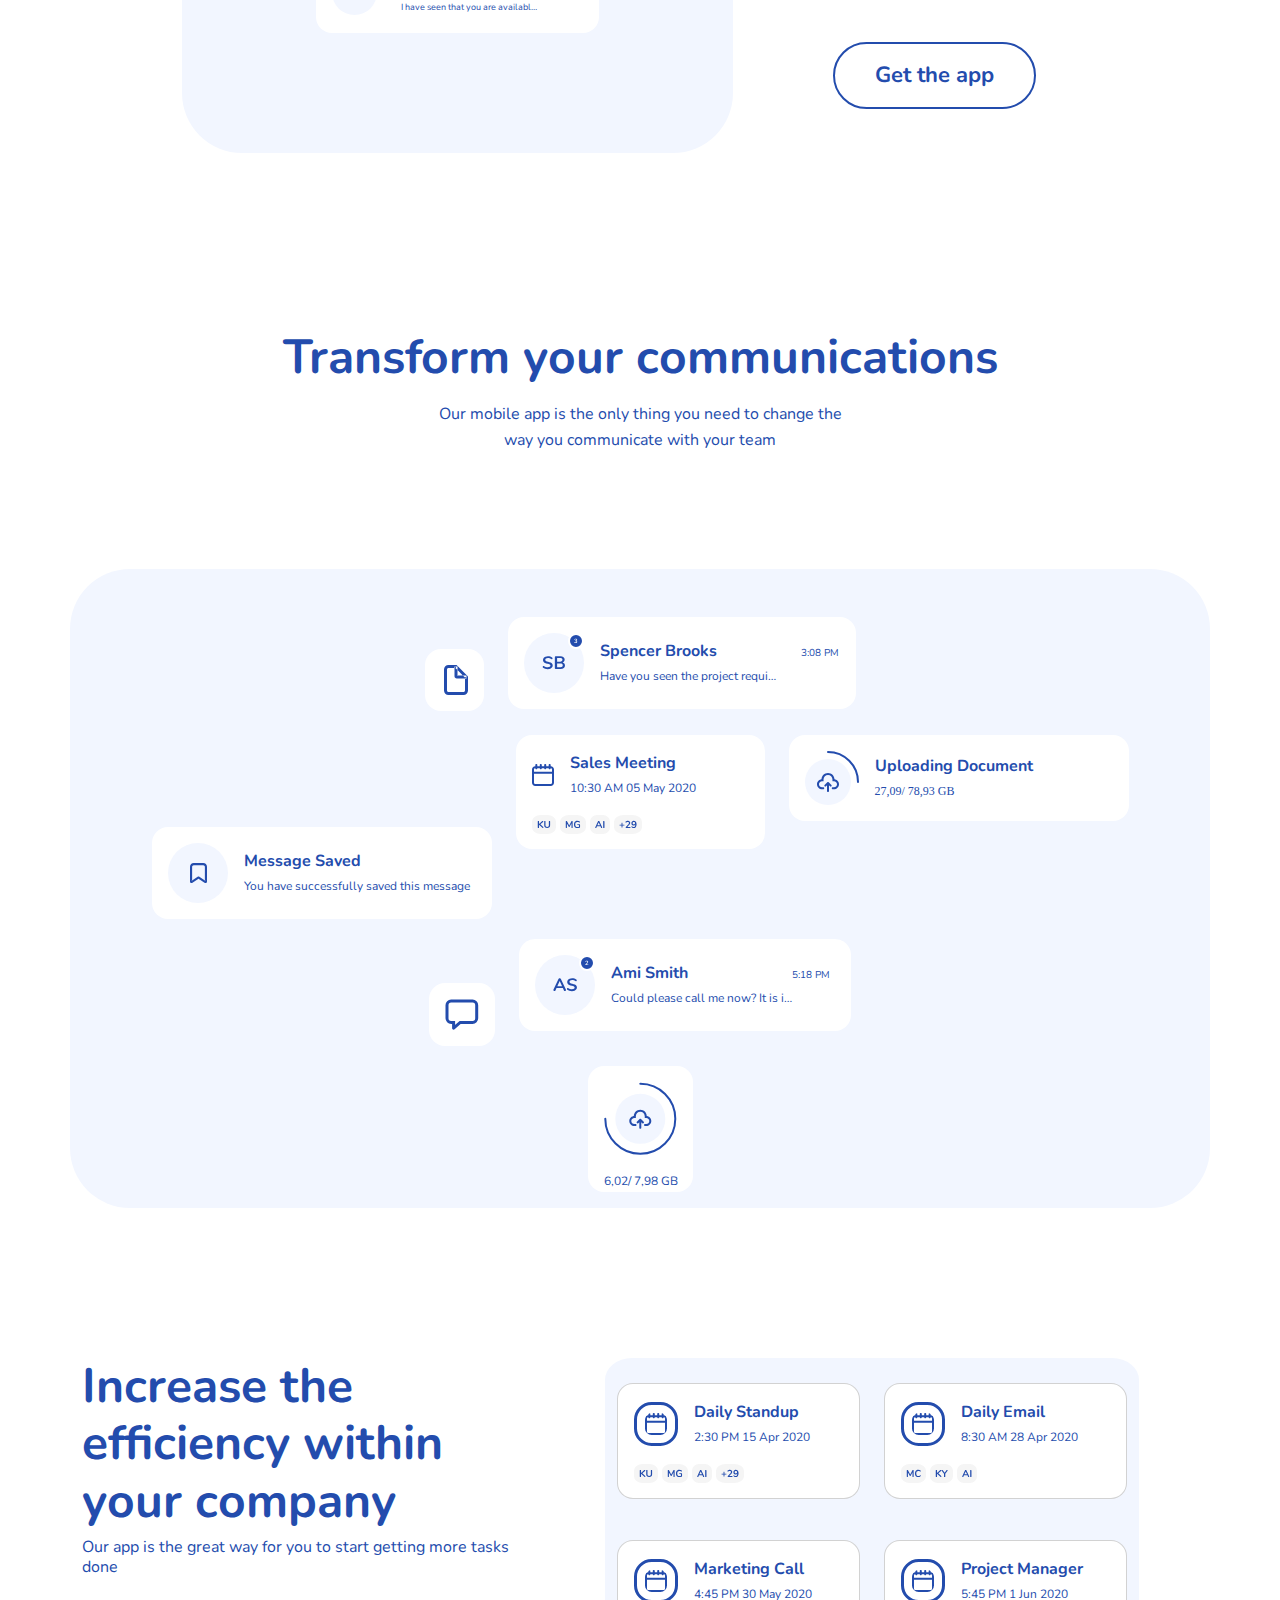
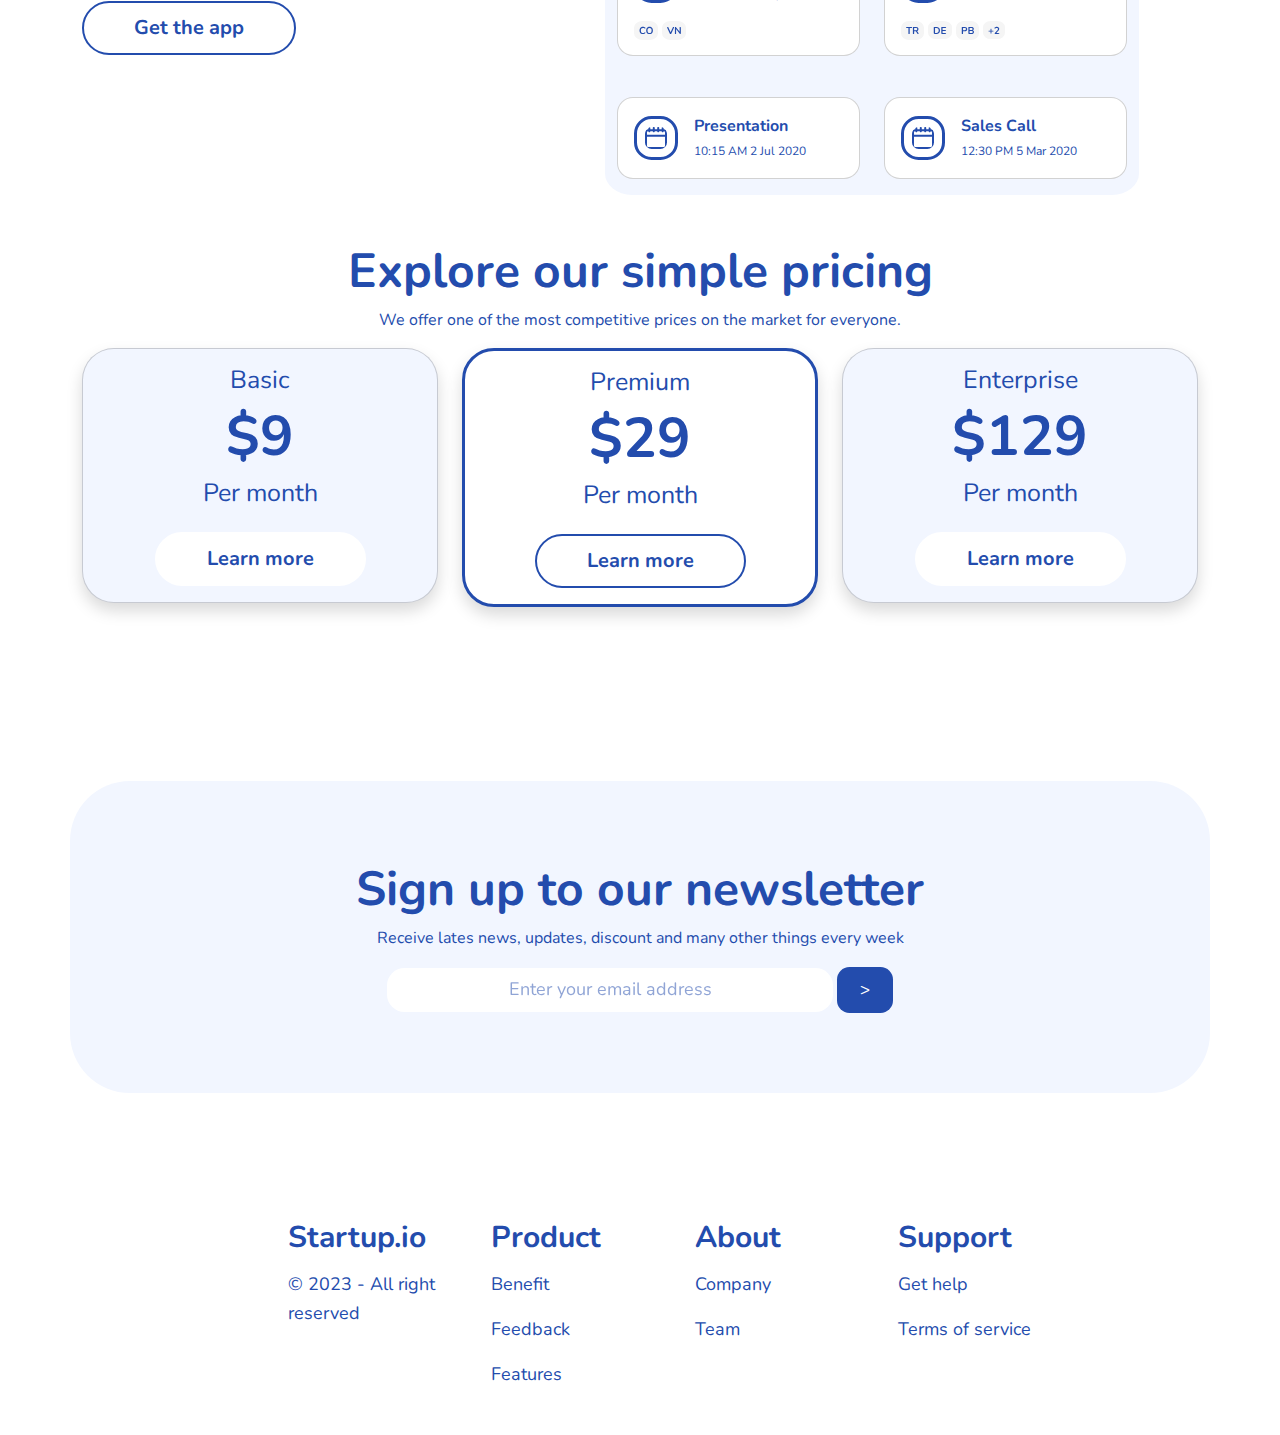
==== commit c0c4588c: "edit product-features1" ====
--- a/index.html
+++ b/index.html
@@ -58,39 +58,92 @@
       </section>
 
       <!--Product features 1 Rifqiyah-->
-      <section class="product-features1" id="Product">
-        <div class="container" style="margin-bottom: 120px; display: flex;">
-          <div>
-            <img src="/assets/favicon/Cloud.png" alt="" style="width: 100px; height: 100px;">
-          </div>
-          <div>
-            <h3 class="fw-bold">Cloud Based</h3>
-            <p style="margin-left: 15px; font-size: 20px; padding-left: 10px;">All your messages are always backed up.</p>
-          </div>
-          <div style="margin-left: 108px;">
-            <img src="/assets/favicon/Lock.png" alt="" style="width: 100px; height: 100px;">
-          </div>
-          <div>
-            <h3 class="fw-bold">Secured</h3>
-            <p style="margin-left: 15px; font-size: 20px; padding-left: 10px;">All your messages are stored very securely.</p>
-          </div>
-        </div>
-
-        <div class="container hero" style="display: flex;">
-          <div class="row justify-content-between">
-            <div class="col-lg-1 mb-4 mb-lg-0">
-              <img src="assets/img/Card.png" alt="">
-            </div>
-            <div class="col-lg-5 content">
-              <h1>Use our app to send messages to your team</h1>
-              <p class="mt-3">We offer really easy communications for all businesses from small to large.</p>
-              <button class="btn-outline-hero me-3 mt-5" type="submit">Get the app</button>
-            </div>
-          </div>
-           
-        </div>
-      </section>
-      <!-- end product features 1 -->
+    <section class="product-features1" id="Product">
+      <div class="container" style="margin-bottom: 50px; display: flex;">
+        <div>
+          <img src="/assets/favicon/Cloud.png" alt="" style="width: 100px; height: 100px;">
+        </div>
+        <div>
+          <h3 class="fw-bold">Cloud Based</h3>
+          <p style="margin-left: 15px; font-size: 20px; padding-left: 10px;">All your messages are always backed up.</p>
+        </div>
+        <div style="margin-left: 108px;">
+          <img src="/assets/favicon/Lock.png" alt="" style="width: 100px; height: 100px;">
+        </div>
+        <div>
+          <h3 class="fw-bold">Secured</h3>
+          <p style="margin-left: 15px; font-size: 20px; padding-left: 10px;">All your messages are stored very securely.</p>
+        </div>
+      </div>
+
+      <div class="container hero" style="display: flex;">
+        <div class="box">
+          <div class="row flex-wrap mx-auto justify-content-center mt-5">
+            <div class="col">
+              <div class="card mb-3 rounded-4 mt-5 border-0" style="margin: 30px">
+                <div class="card-body d-flex align-items-center">
+                  <img src="assets/img/Group 5.svg" alt="">
+                  <div class="ml-2 ms-4">
+                    <div>
+                      <span class="aj mb-5">Andrew Johnson</span>
+                      <span class="wkt mt-1">1:03 PM</span>
+                    </div>
+                    <div>
+                      <span class="ket">I have seen that you are availabl…</span>
+                    </div>
+                  </div>
+                </div>
+              </div>
+            </div>
+
+            <div class="row flex-wrap mx-auto justify-content-center">
+              <div class="col">
+                <div class="card mb-3 rounded-4 border-0"  style="margin: 5px 60px 0 60px;">
+                  <div class="card-body d-flex align-items-center">
+                    <img src="assets/img/Group 6.svg" alt="">
+                    <div class="ml-2 ms-4">
+                      <div>
+                        <span class="dl mb-5">Andrew Johnson</span>
+                        <span class="wkt1 mt-1">1:03 PM</span>
+                      </div>
+                      <div>
+                        <span class="ket1">I have seen that you are availabl…</span>
+                      </div>
+                    </div>
+                  </div>
+                </div>
+              </div>
+            </div>
+
+            <div class="row flex-wrap mx-auto justify-content-center">
+              <div class="col">
+                <div class="card rounded-4 border-0"  style="margin: 10px 90px 50px 90px;">
+                  <div class="card-body d-flex align-items-center">
+                    <img src="assets/img/Group 7.svg" alt="">
+                    <div class="ml-2 ms-4">
+                      <div>
+                        <span class="mc mb-5">Andrew Johnson</span>
+                        <span class="wkt2 mt-1">1:03 PM</span>
+                      </div>
+                      <div>
+                        <span class="ket2">I have seen that you are availabl…</span>
+                      </div>
+                    </div>
+                  </div>
+                </div>
+              </div>
+            </div>
+        </div>
+      </div>
+    
+      <div class="col-lg-5 content" style="margin-top: 50px;">
+        <h1>Use our app to send messages to your team</h1>
+        <p class="mt-3">We offer really easy communications for all businesses from small to large.</p>
+        <button class="btn-outline-hero me-3 mt-4" type="submit">Get the app</button>
+      </div>  
+      </div>
+    </section>
+    <!-- end product features 1 -->
 
        <!--Product features 2 Rifqiyah-->
        <section class="product-features2" id="Product" style="margin-top: 120px;">
--- a/css/style.css
+++ b/css/style.css
@@ -98,6 +98,15 @@
 }
 
 /* Product-features1 & Product-feature2 */
+.product-features1 .box {
+  width: 575px;
+    height: 575px;
+    padding: 20px;
+    margin: 100px 0 0 100px;
+    background-color: #F2F6FF;
+    border-radius: 60px;
+}
+
 .product-features1 .content h1 {
   font-weight: 700;
   font-size: 48px;
@@ -119,6 +128,105 @@
 .product-features1 h3{
   padding-top: 15px;
   padding-left: 25px;
+}
+
+.aj {
+  height: 27px;
+  left: 0%;
+  right: 30.8%;
+  top: calc(50% - 27px/2 - 15px);
+  font-weight: 700;
+  font-size: 20px;
+  line-height: 26px;
+}
+
+.wkt {
+  height: 17px;
+  left: 84.03%;
+  right: 0%;
+  top: calc(50% - 17px/2 - 20px);
+  font-weight: 400;
+  font-size: 12px;
+  line-height: 16px;
+  margin-left: 100px;
+  mix-blend-mode: normal;
+  opacity: 0.75;
+}
+
+.ket {
+  height: 27px;
+  left: 0%;
+  right: 0%;
+  top: calc(50% - 27px/2 + 15px);
+  font-weight: 400;
+  font-size: 15px;
+  line-height: 26px;
+}
+
+.dl {
+  height: 21px;
+  left: 0%;
+  right: 52.22%;
+  top: calc(50% - 21px/2 - 12px);
+  font-weight: 700;
+  font-size: 16px;
+  line-height: 21px;
+} 
+
+.wkt1 {
+  height: 13px;
+  left: 83.04%;
+  right: 0%;
+  top: calc(50% - 13px/2 - 16px);
+  margin-left: 70px;
+  font-weight: 400;
+  font-size: 10px;
+  line-height: 13px;
+  mix-blend-mode: normal;
+  opacity: 0.75;
+}
+
+.ket1 {
+  height: 21px;
+  left: 0%;
+  right: 0%;
+  top: calc(50% - 21px/2 + 12px);
+  font-weight: 400;
+  font-size: 12px;
+  line-height: 21px;
+}
+
+.mc {
+  height: 16px;
+  left: 0%;
+  right: 52.52%;
+  top: calc(50% - 16px/2 - 9px);
+  font-weight: 700;
+  font-size: 12px;
+  line-height: 16px;
+} 
+
+.wkt2 {
+  height: 10px;
+  left: 84.21%;
+  right: 0%;
+  top: calc(50% - 10px/2 - 12px);  
+  margin-left: 50px;
+  font-weight: 400;
+  font-size: 7px;
+  line-height: 10px;
+  mix-blend-mode: normal;
+  opacity: 0.75;
+}
+
+.ket2 {
+  height: 16px;
+  left: 0%;
+  right: -0.72%;
+  top: calc(50% - 16px/2 + 9px);
+  font-weight: 400;
+  font-size: 9px;
+  line-height: 16px;
 }
 
 .product-features2 .content h1 {
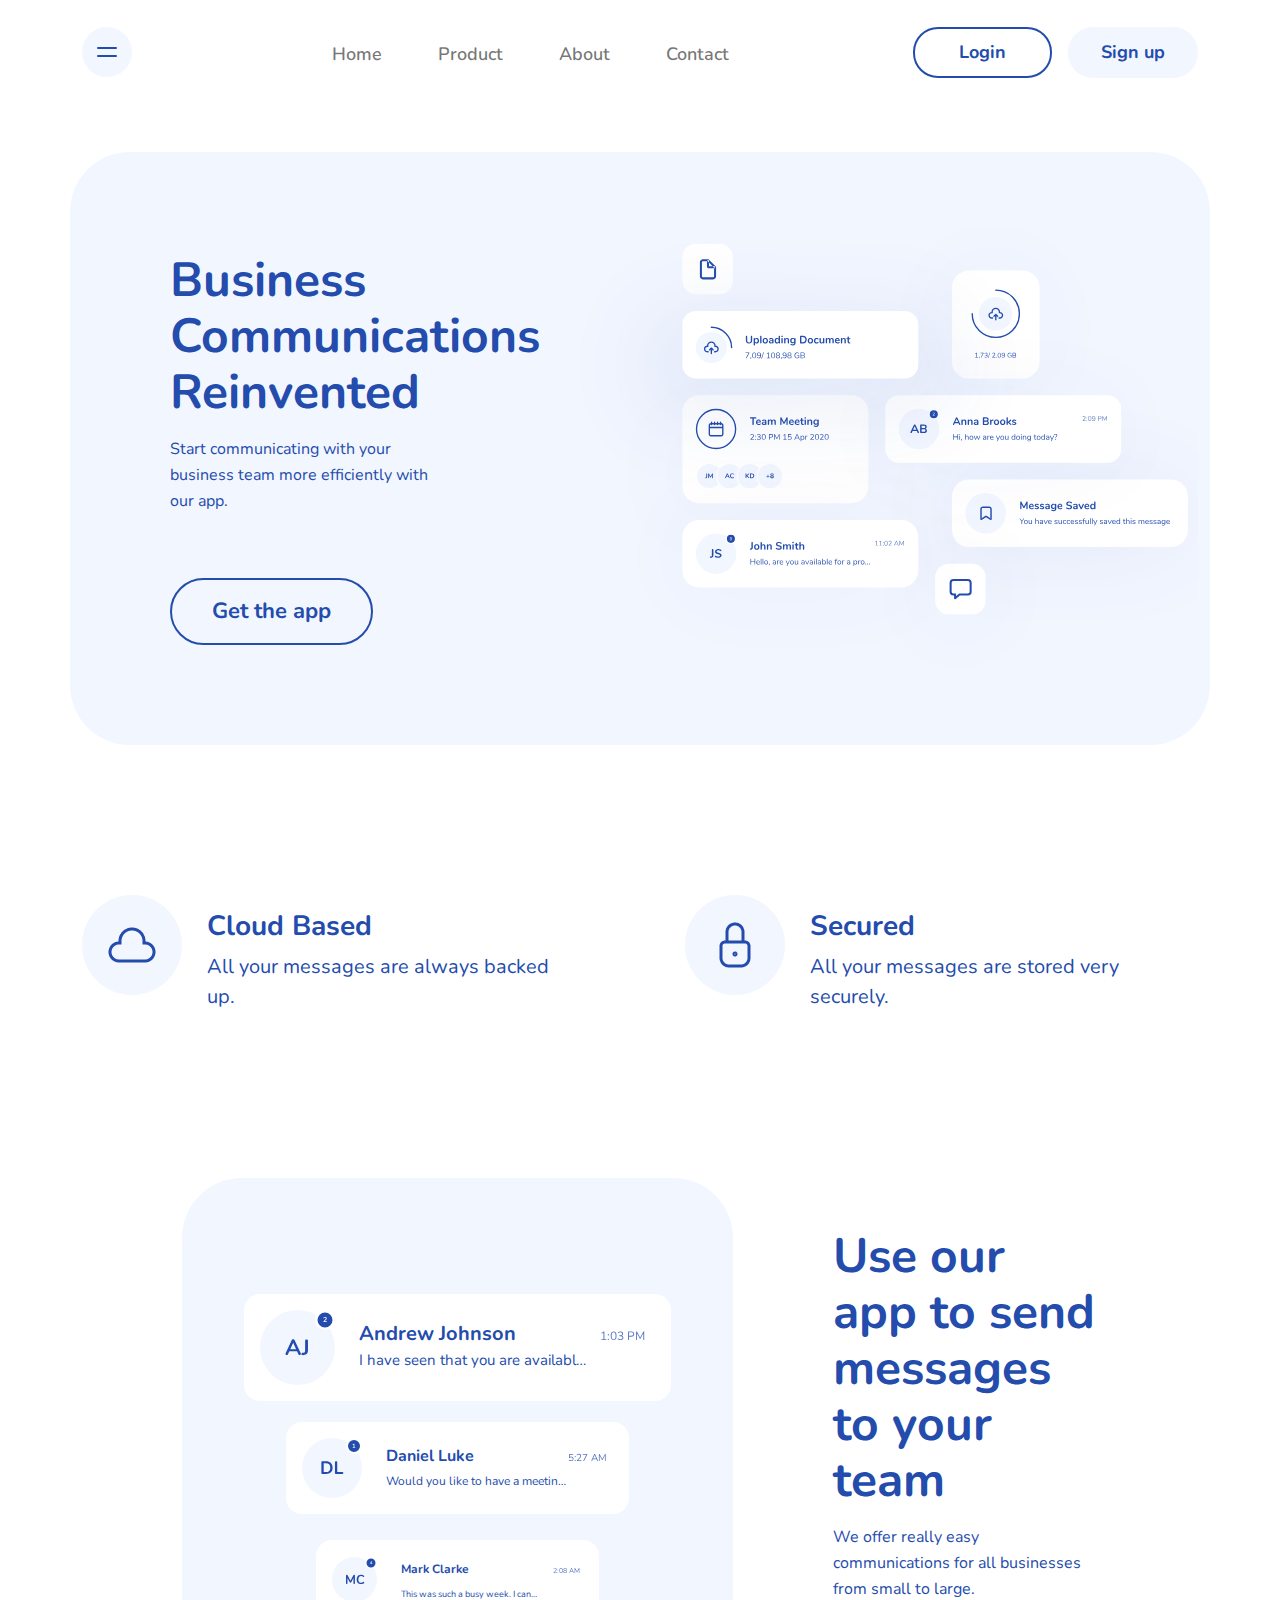
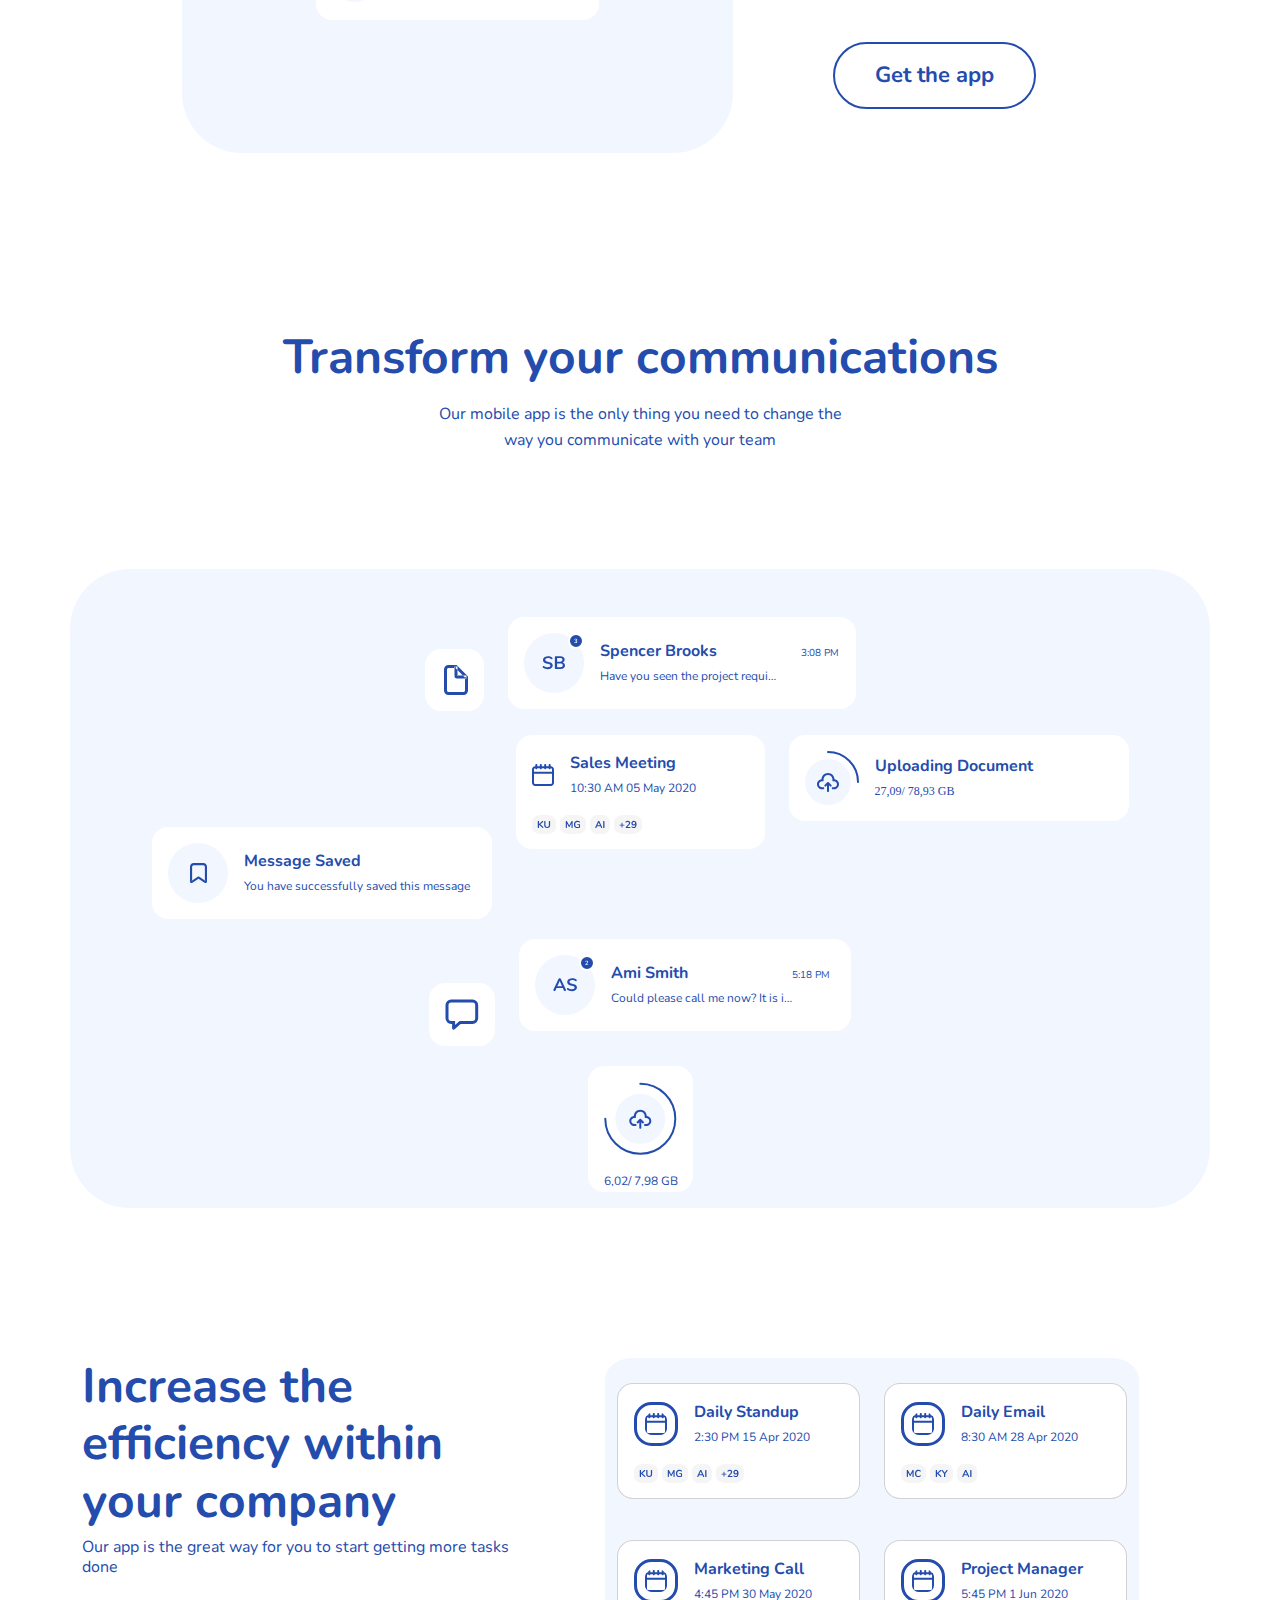
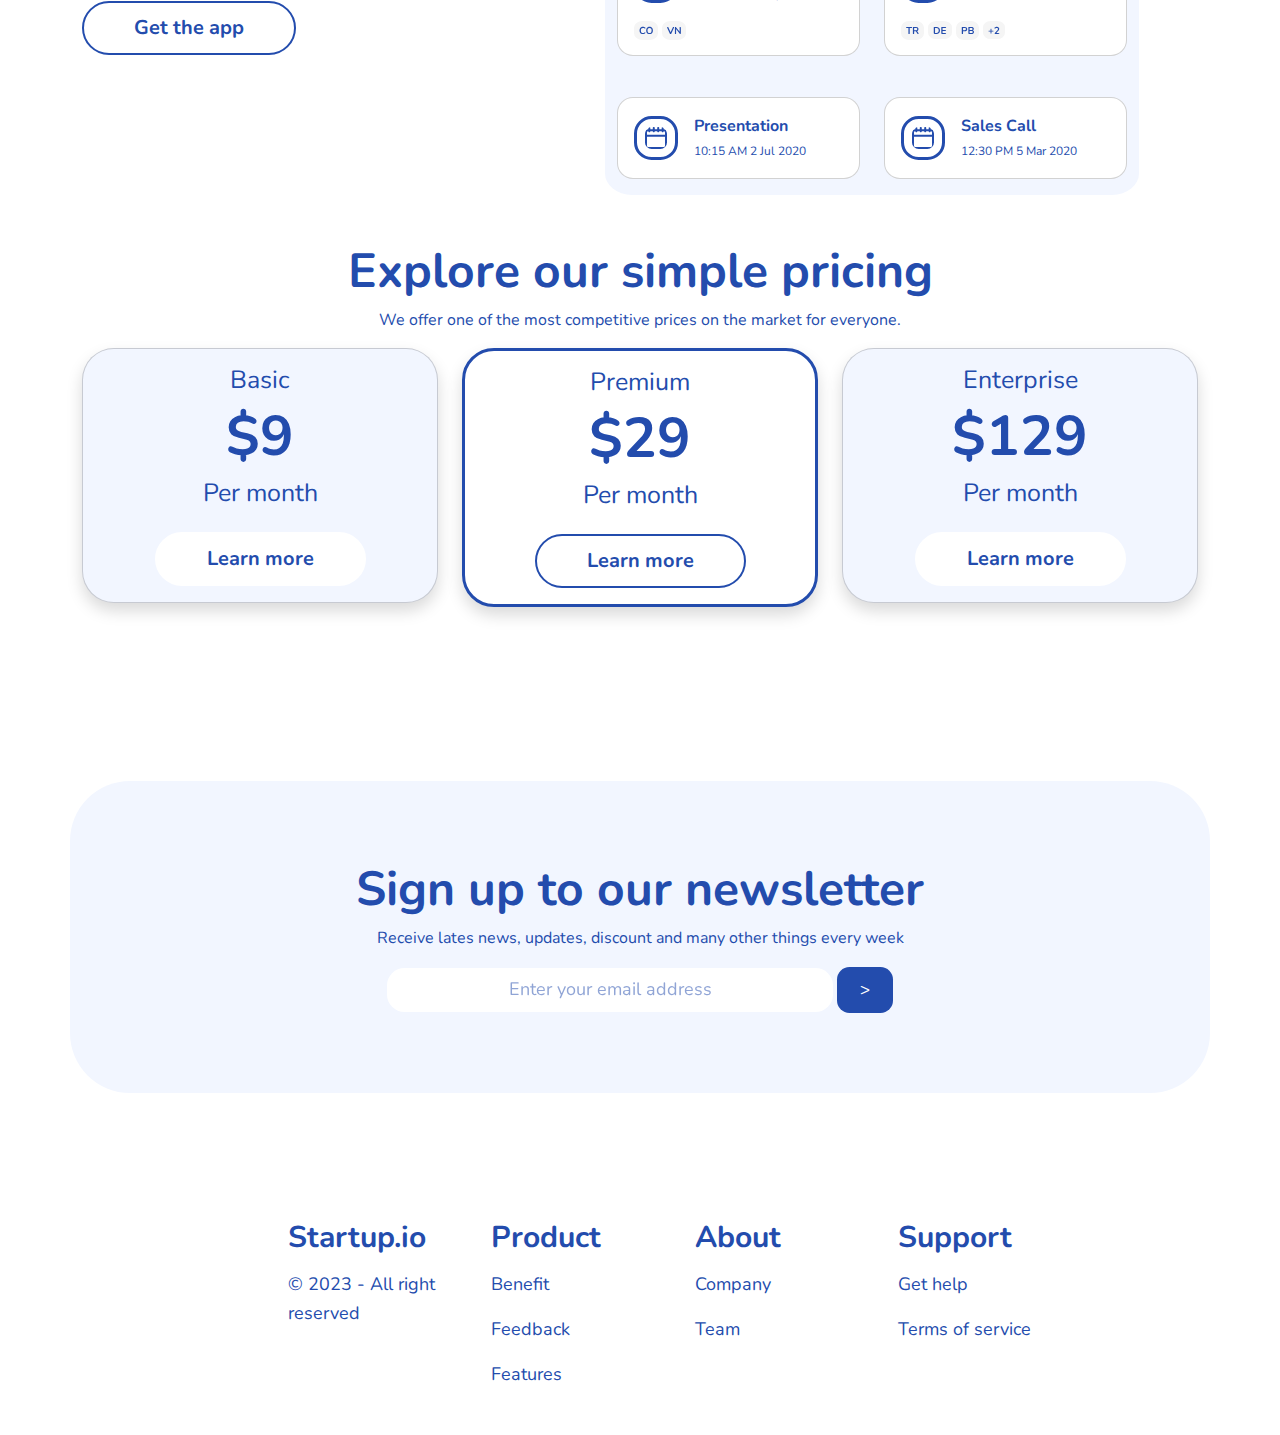
==== commit 3064511b: "edit features 1" ====
--- a/index.html
+++ b/index.html
@@ -103,11 +103,11 @@
                     <img src="assets/img/Group 6.svg" alt="">
                     <div class="ml-2 ms-4">
                       <div>
-                        <span class="dl mb-5">Andrew Johnson</span>
-                        <span class="wkt1 mt-1">1:03 PM</span>
-                      </div>
-                      <div>
-                        <span class="ket1">I have seen that you are availabl…</span>
+                        <span class="dl mb-5">Daniel Luke</span>
+                        <span class="wkt1 mt-1">5:27 AM</span>
+                      </div>
+                      <div>
+                        <span class="ket1">Would you like to have a meetin…</span>
                       </div>
                     </div>
                   </div>
@@ -122,11 +122,11 @@
                     <img src="assets/img/Group 7.svg" alt="">
                     <div class="ml-2 ms-4">
                       <div>
-                        <span class="mc mb-5">Andrew Johnson</span>
-                        <span class="wkt2 mt-1">1:03 PM</span>
-                      </div>
-                      <div>
-                        <span class="ket2">I have seen that you are availabl…</span>
+                        <span class="mc mb-5">Mark Clarke</span>
+                        <span class="wkt2 mt-1">2:08 AM</span>
+                      </div>
+                      <div>
+                        <span class="ket2">This was such a busy week. I can…</span>
                       </div>
                     </div>
                   </div>
--- a/css/style.css
+++ b/css/style.css
@@ -148,7 +148,7 @@
   font-weight: 400;
   font-size: 12px;
   line-height: 16px;
-  margin-left: 100px;
+  margin-left: 80px;
   mix-blend-mode: normal;
   opacity: 0.75;
 }
@@ -178,7 +178,7 @@
   left: 83.04%;
   right: 0%;
   top: calc(50% - 13px/2 - 16px);
-  margin-left: 70px;
+  margin-left: 90px;
   font-weight: 400;
   font-size: 10px;
   line-height: 13px;
@@ -211,7 +211,7 @@
   left: 84.21%;
   right: 0%;
   top: calc(50% - 10px/2 - 12px);  
-  margin-left: 50px;
+  margin-left: 80px;
   font-weight: 400;
   font-size: 7px;
   line-height: 10px;
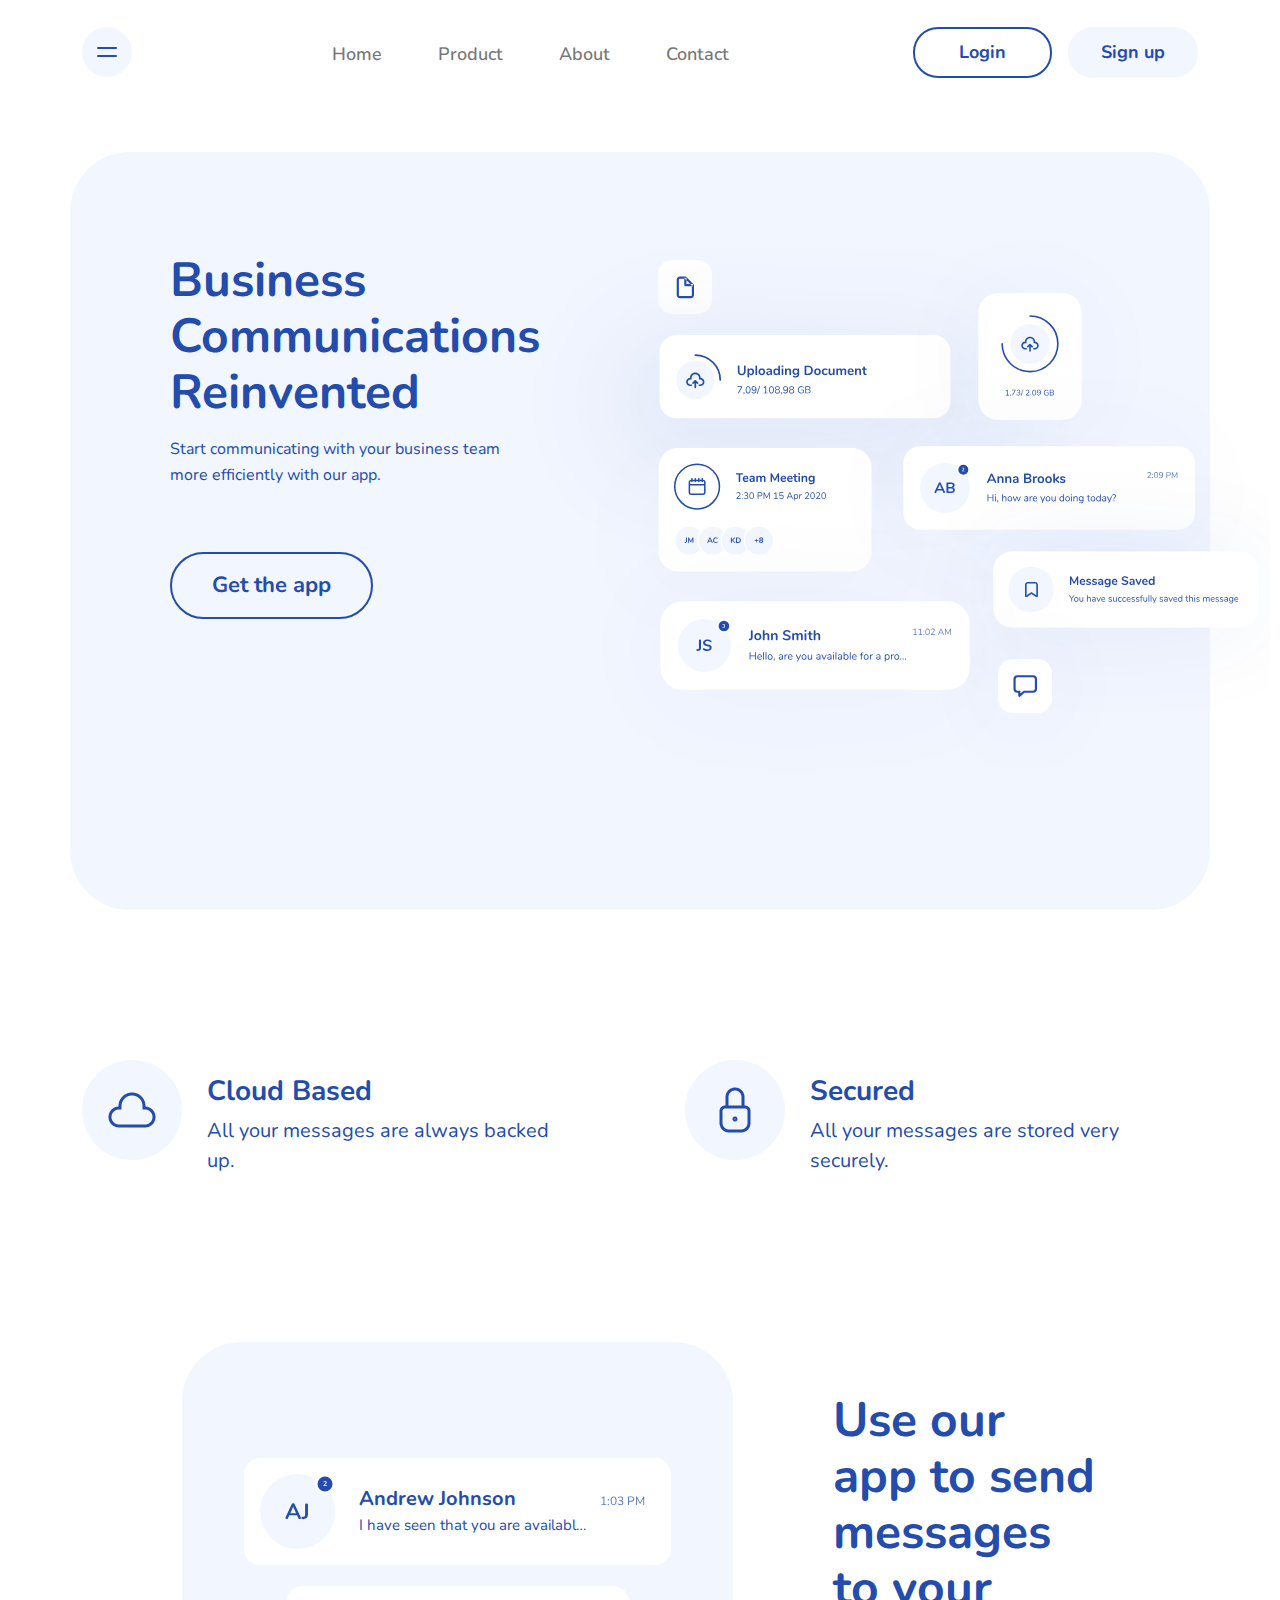
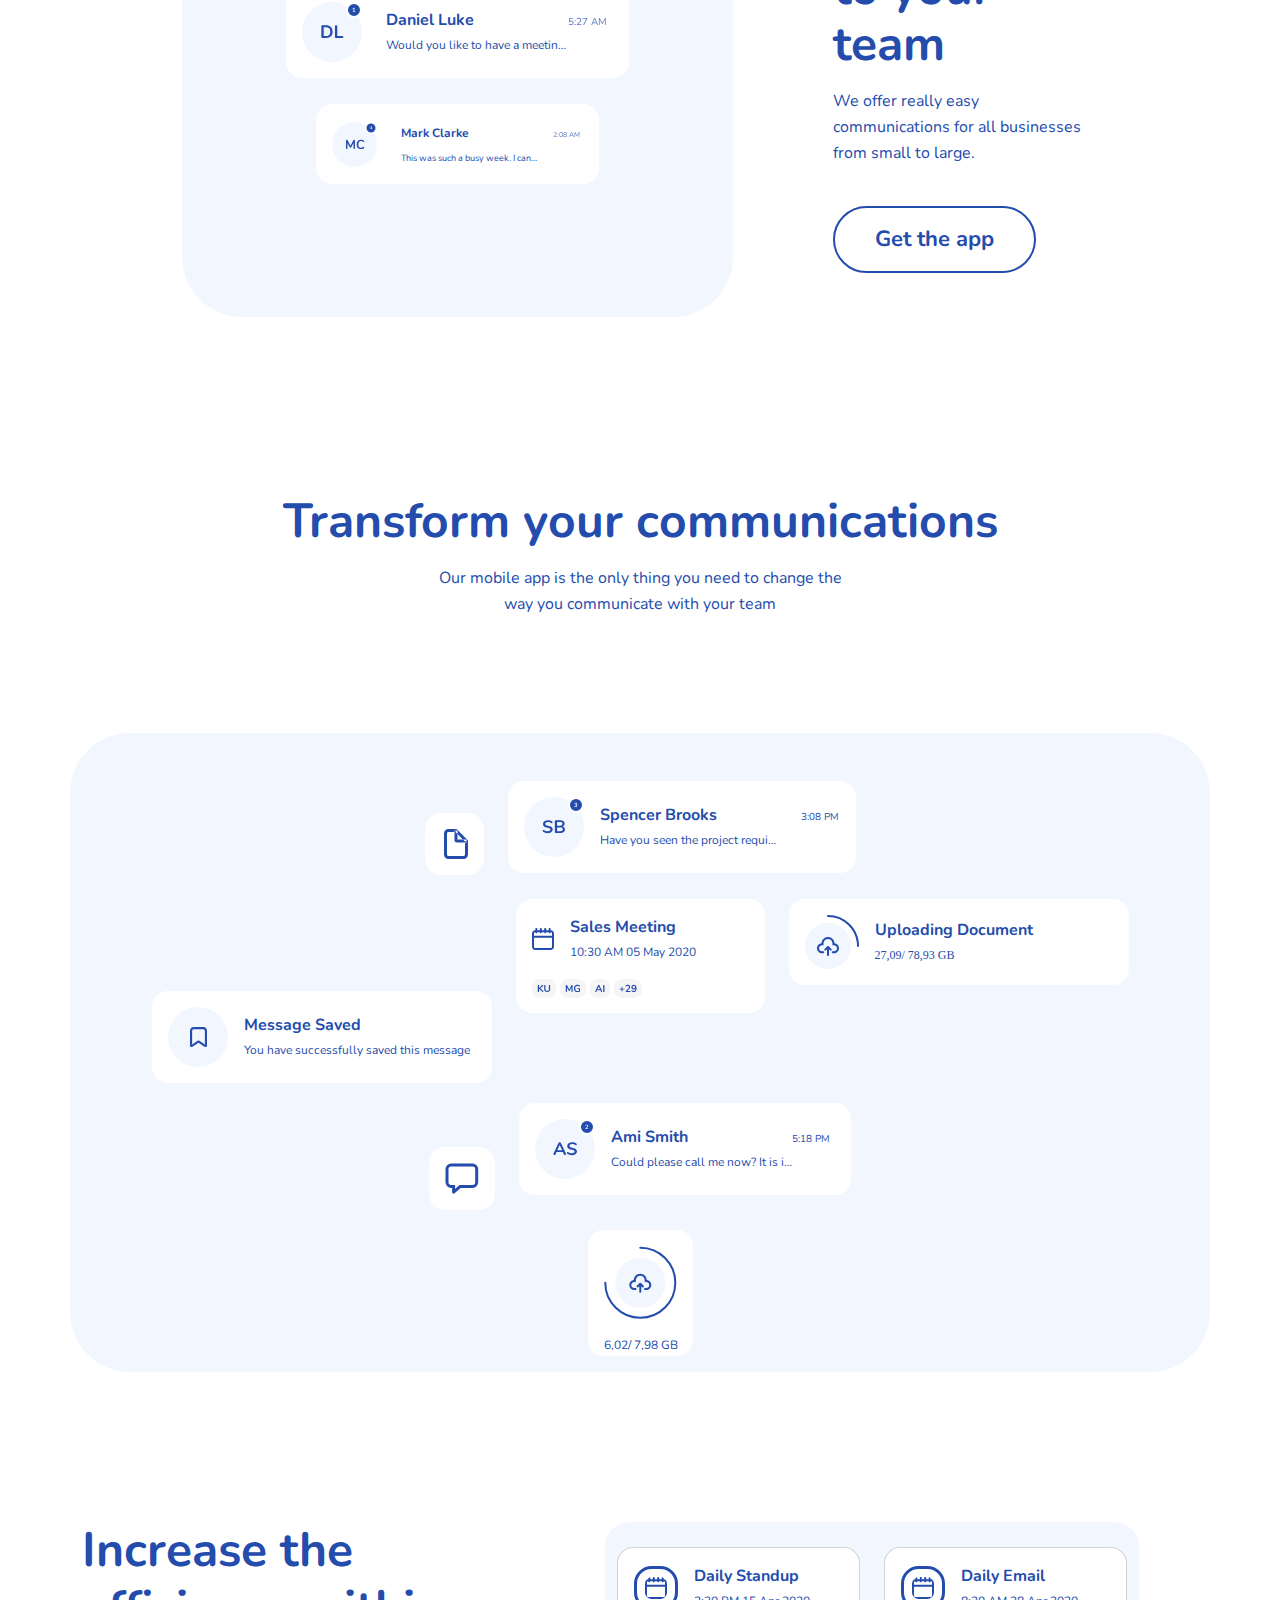
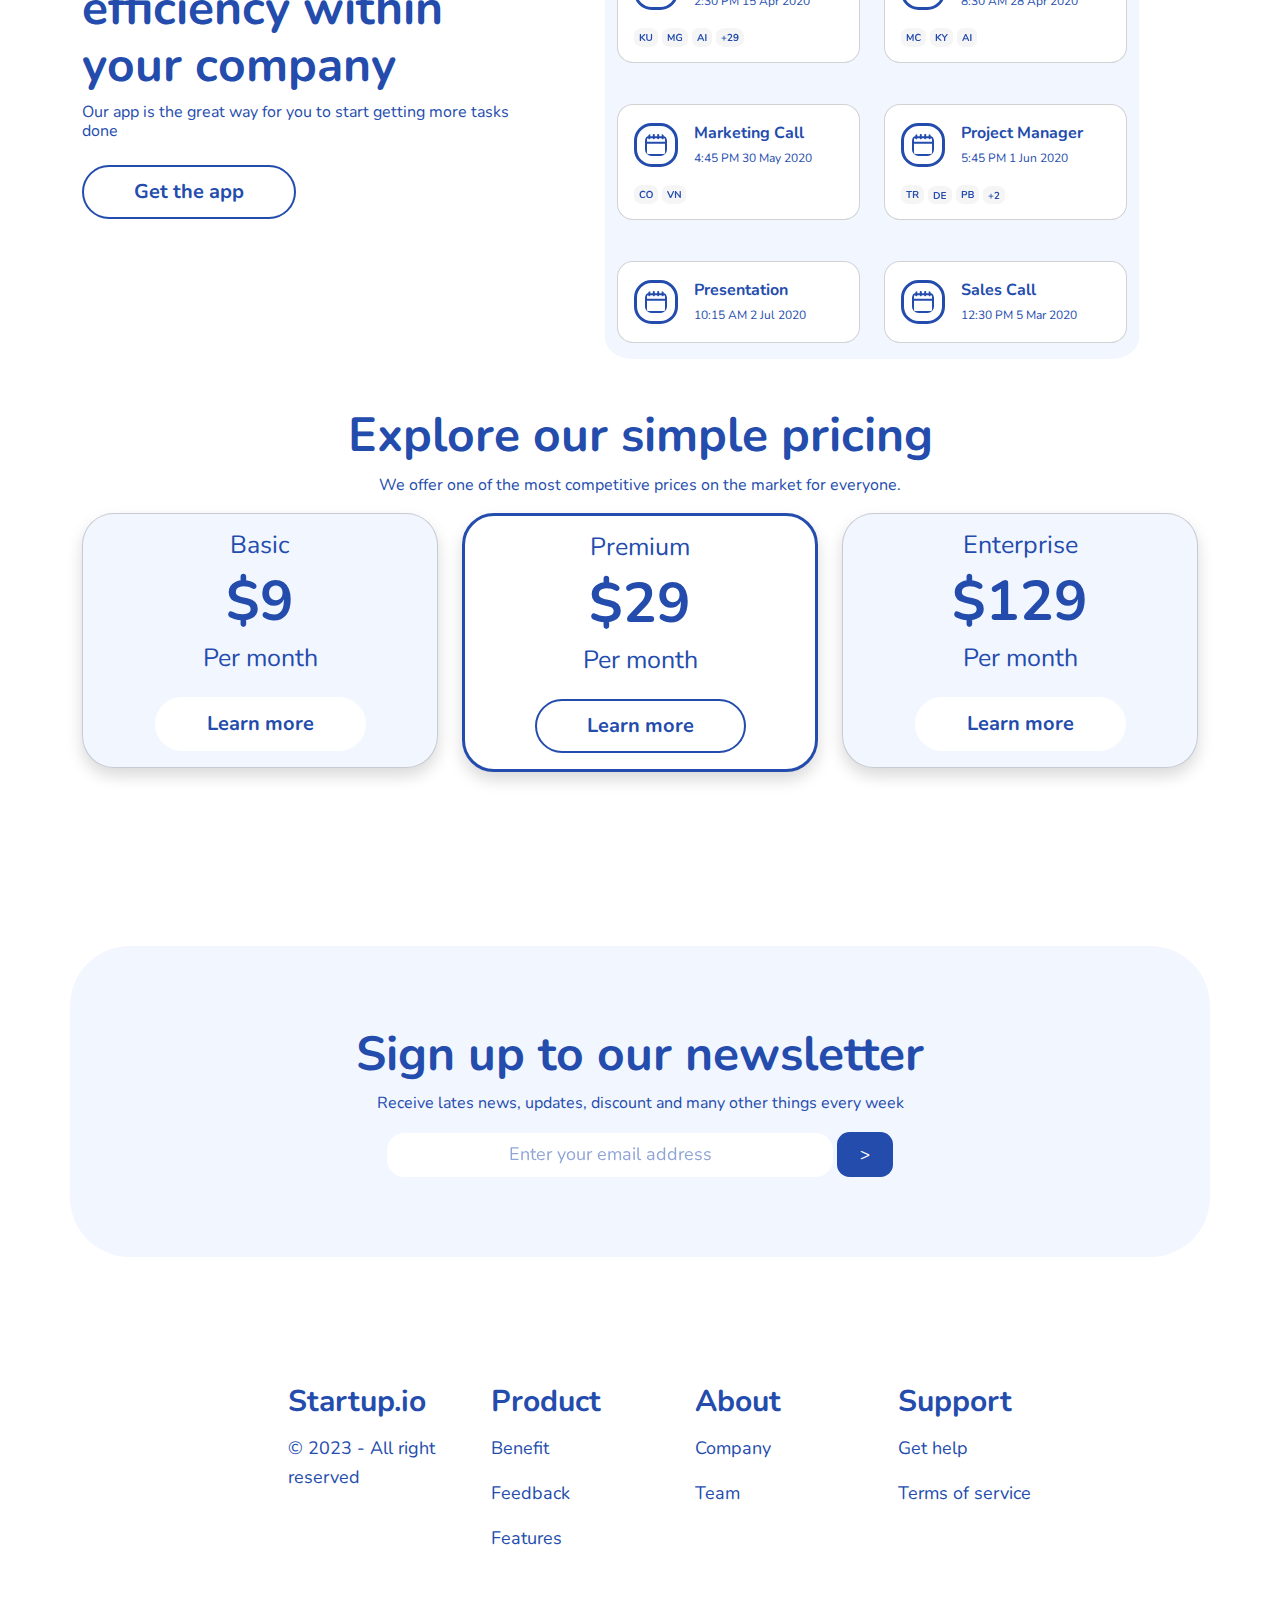
==== commit f8e7ebda: "update banner KevinL" ====
--- a/index.html
+++ b/index.html
@@ -43,20 +43,49 @@
 <!--banner-->
     <main>
       <section class="jumbotron mt-5" id="Home">
-        <div class="container hero">
+        <div class="container hero col-12">
           <div class="row d-flex flex-column-reverse flex-lg-row">
-            <div class="col-lg-5 col-12 content">
+            <div class="col-lg-6 content">
               <h1>Business Communications Reinvented</h1>
               <p class="mt-3">Start communicating with your business team more efficiently with our app.</p>
               <button class="btn-outline-hero me-3 mt-5" type="submit">Get the app</button>
             </div>
-            <div class="col-lg-7 col-12">
-              <img src="assets/img/UI Elements.svg" class="img-fluid" alt="" />
+
+            <div class="col-lg-6 content">
+              <div class="col-12">
+              <div id="contentsemua">
+                  <div class="content1">
+                    <img src="assets/img/Card 5.svg" class="" alt="" />
+                  </div>
+                  <div class="content2">
+                    <img src="assets/img/Card 1.svg" class="" alt="" />
+                  </div>
+                  <div class="content3">
+                    <img src="assets/img/Card 7.svg" class="" alt="" />
+                  </div>    
+                  <div class="content4">
+                    <img src="assets/img/Card 4.svg" class="" alt="" />
+                  </div>
+                  <div class="content5">
+                    <img src="assets/img/Card 2.svg" class="" alt="" />
+                  </div>
+                  <div class="content6">
+                    <img src="assets/img/Card 8.svg" class="" alt="" />
+                  </div>    
+                  <div class="content7">
+                    <img src="assets/img/Card 6.svg" class="" alt="" />
+                  </div>
+                  <div class="content8">
+                    <img src="assets/img/Card 3.svg" class="" alt="" />
+                  </div>  
+              </div>
+            </div>
+
             </div>
           </div>
         </div>
       </section>
-
+      
       <!--Product features 1 Rifqiyah-->
     <section class="product-features1" id="Product">
       <div class="container" style="margin-bottom: 50px; display: flex;">
--- a/css/style.css
+++ b/css/style.css
@@ -95,6 +95,81 @@
   .jumbotron .content h1 {
     font-size: 34px;
   }
+}
+
+/*content*/
+
+
+.content1 img{
+  width: 250px;
+}
+
+.content1{
+  margin-top: -90px;
+  margin-left: -180px;
+}
+
+.content2 img{
+  width: 600px;
+}
+
+.content2{
+  margin-top: -190px;
+  margin-left: -235px;
+}
+
+.content3 img{
+  width: 500px;
+}
+
+.content3{
+  margin-top: -230px;
+  margin-left: -225px;
+}
+
+.content4 img{
+  width: 320px;
+}
+
+.content4 {
+  margin-top: -530px;
+  margin-left: 130px;
+}
+
+.content5 img{
+  width: 500px;
+}
+
+.content5 {
+  margin-top: -195px;
+  margin-left: 50px;
+}
+
+.content6 img{
+  width: 380px;
+}
+
+.content6 {
+  margin-top: -195px;
+  margin-left: 150px;
+}
+
+.content7 img{
+  width: 250px;
+}
+
+.content7 {
+  margin-top: -170px;
+  margin-left: 160px;
+}
+
+.content8 img{
+  width: 550px;
+}
+
+.content8 {
+  margin-top: -330px;
+  margin-left: -200px;
 }
 
 /* Product-features1 & Product-feature2 */
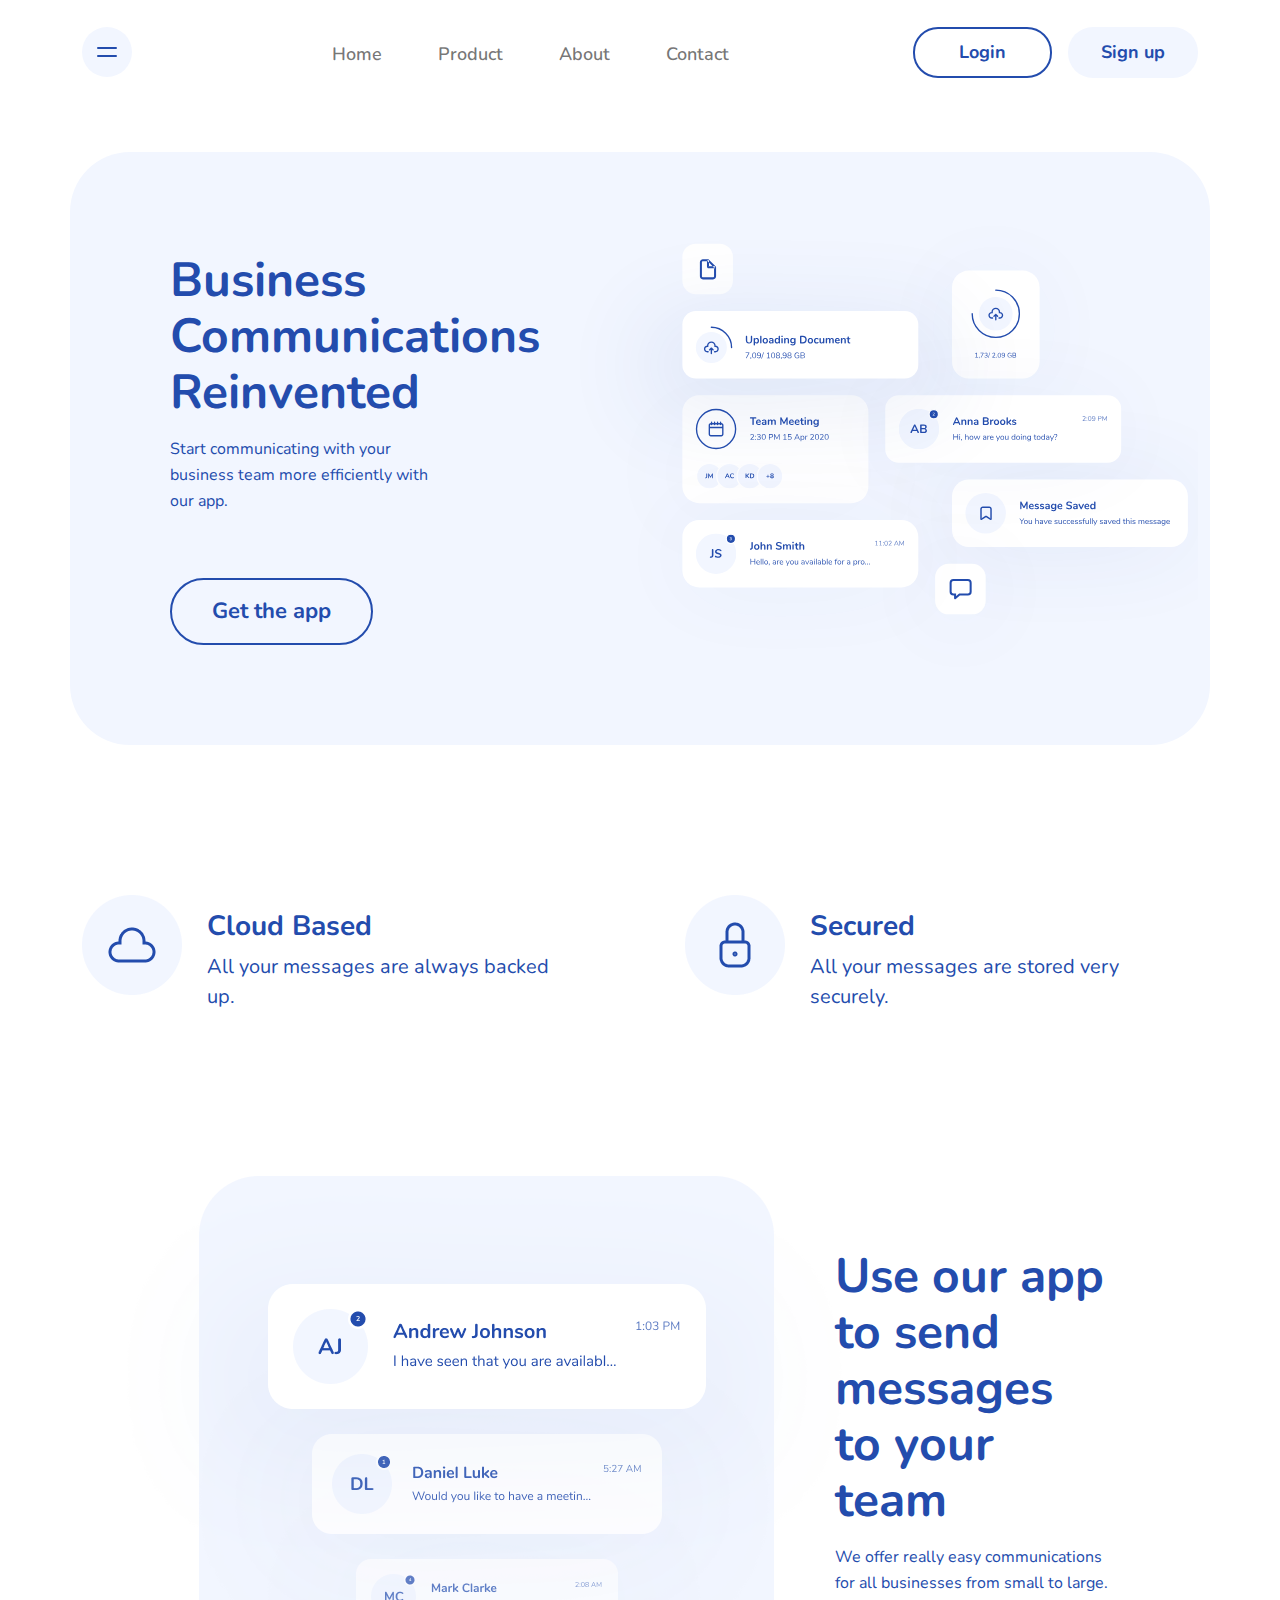
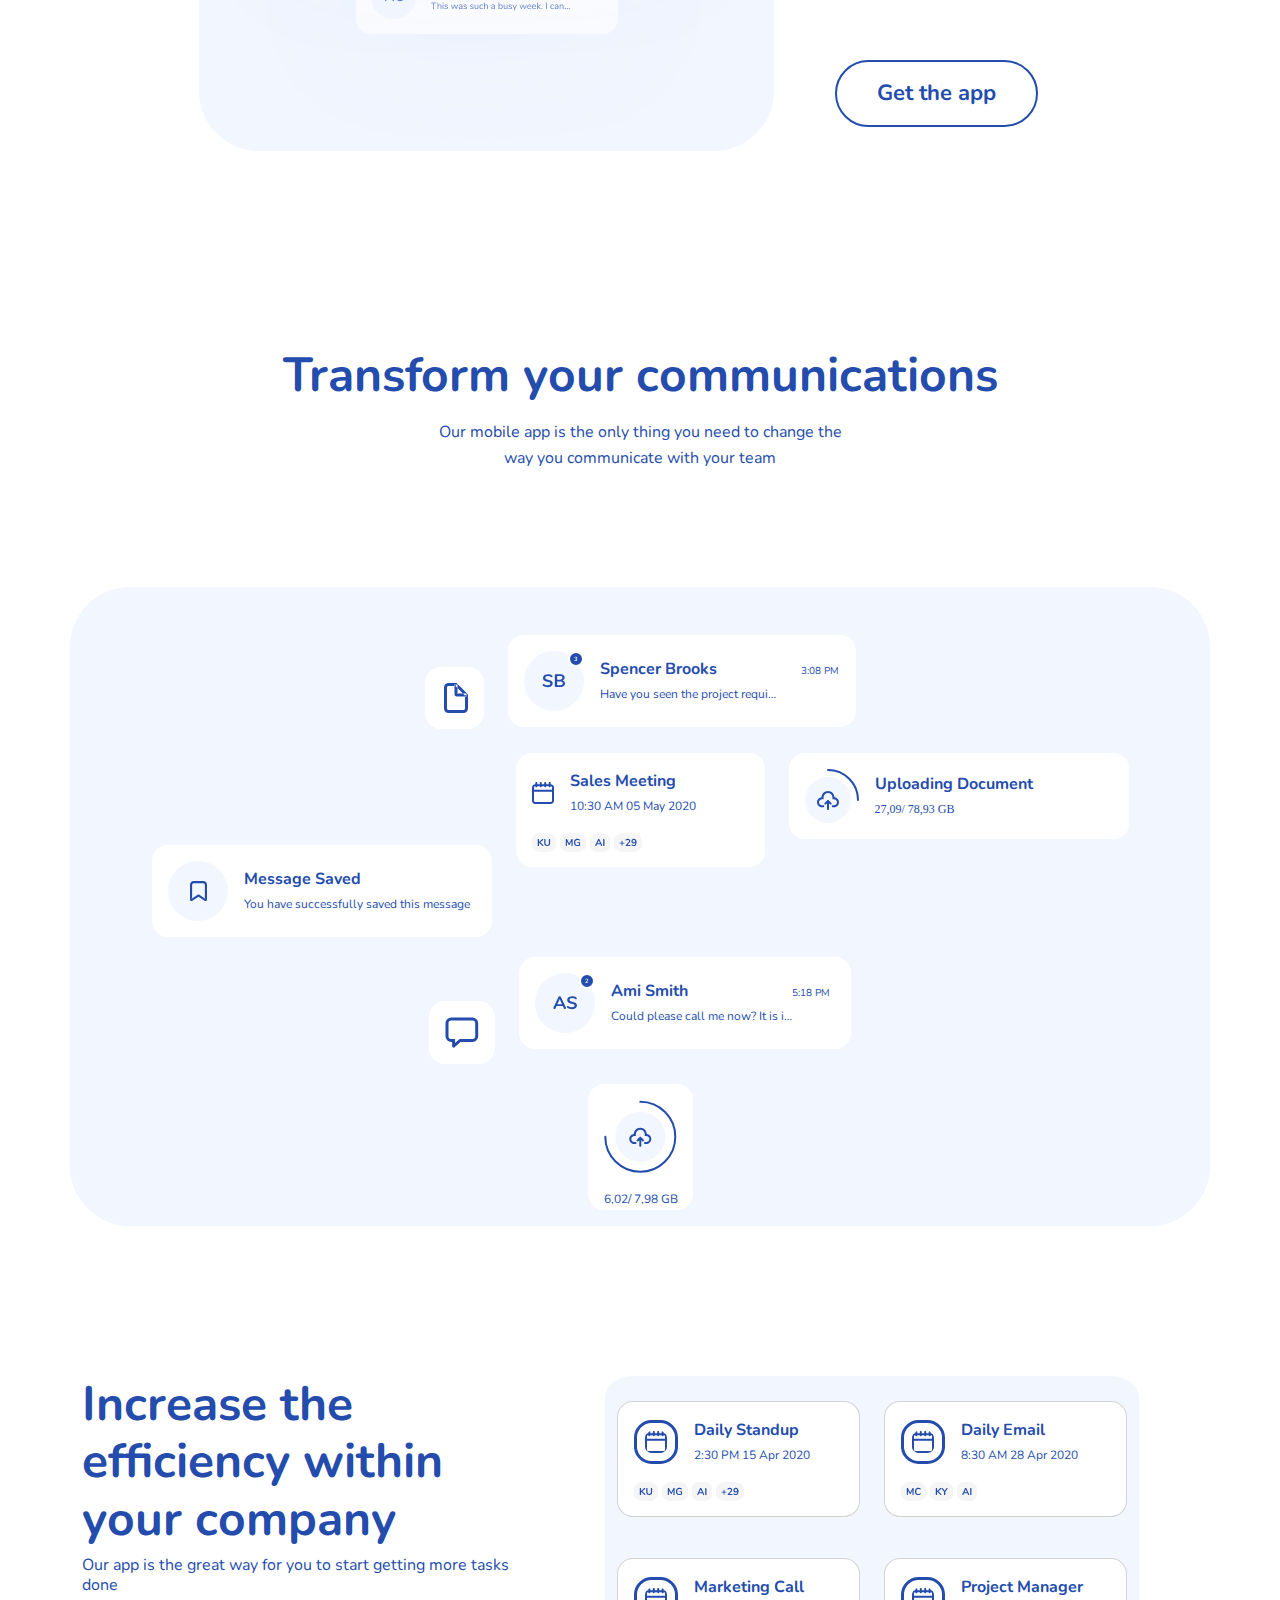
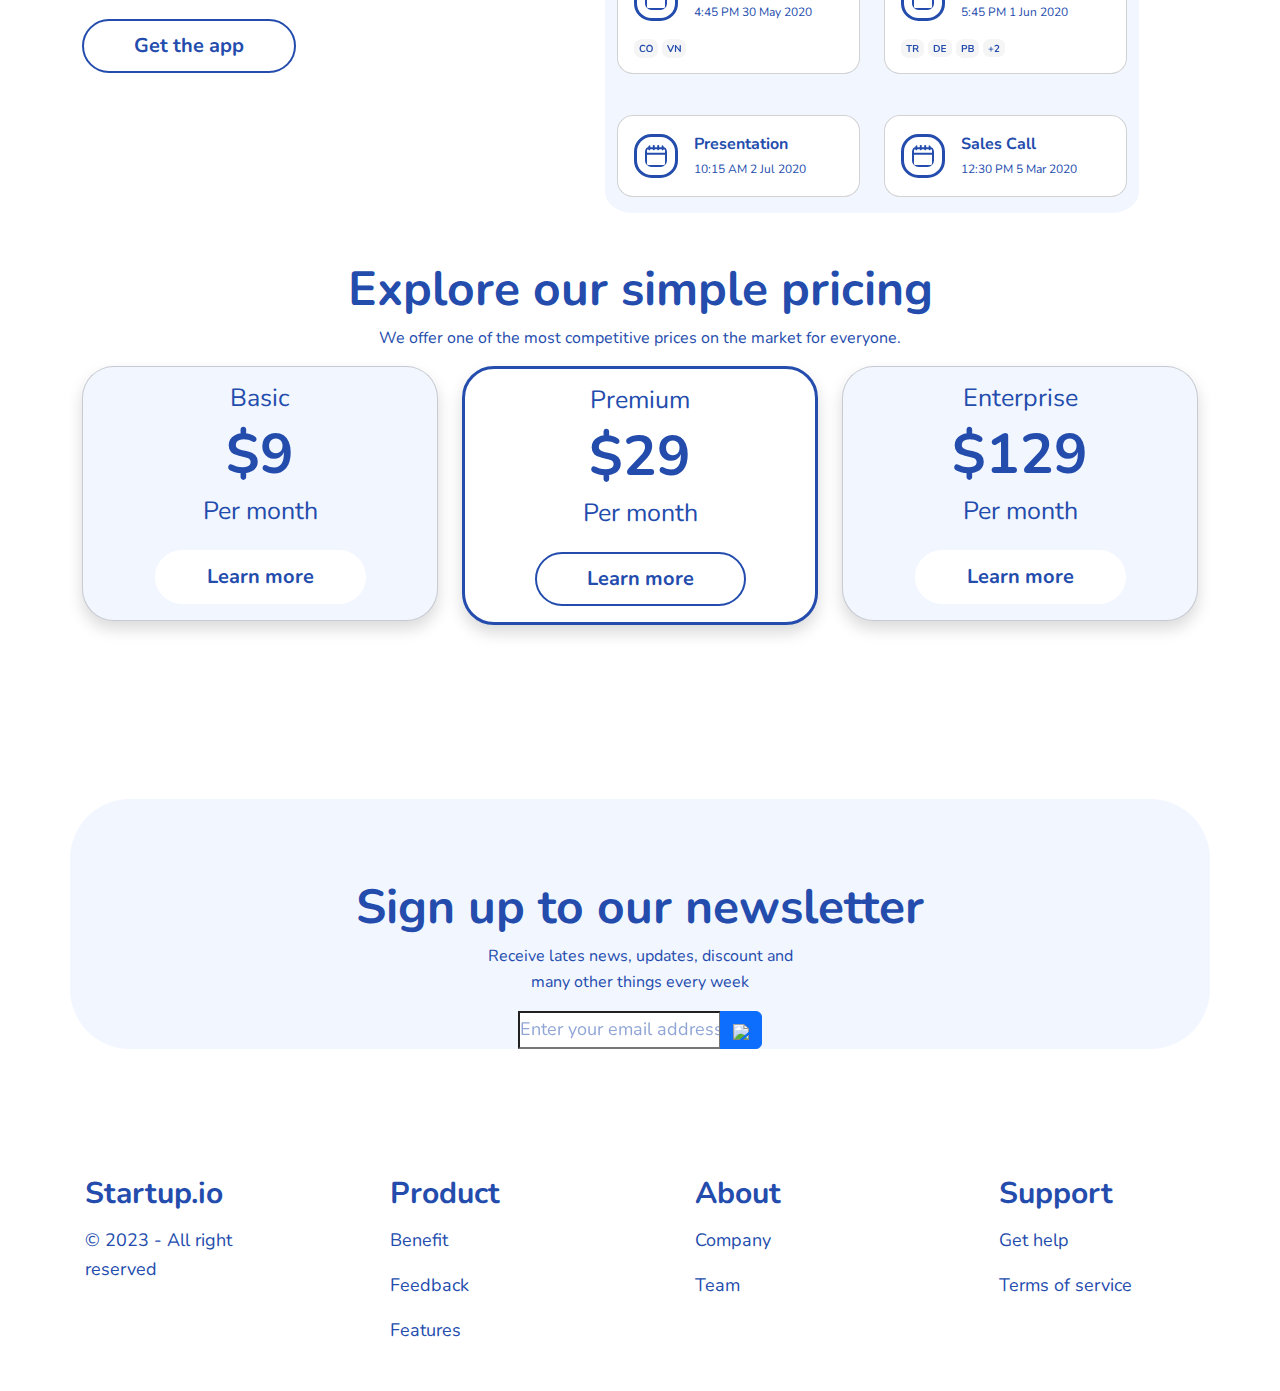
==== commit 49e2af4e: "update contact" ====
--- a/index.html
+++ b/index.html
@@ -43,136 +43,54 @@
 <!--banner-->
     <main>
       <section class="jumbotron mt-5" id="Home">
-        <div class="container hero col-12">
+        <div class="container hero">
           <div class="row d-flex flex-column-reverse flex-lg-row">
-            <div class="col-lg-6 content">
+            <div class="col-lg-5 col-12 content">
               <h1>Business Communications Reinvented</h1>
               <p class="mt-3">Start communicating with your business team more efficiently with our app.</p>
               <button class="btn-outline-hero me-3 mt-5" type="submit">Get the app</button>
             </div>
-
-            <div class="col-lg-6 content">
-              <div class="col-12">
-              <div id="contentsemua">
-                  <div class="content1">
-                    <img src="assets/img/Card 5.svg" class="" alt="" />
-                  </div>
-                  <div class="content2">
-                    <img src="assets/img/Card 1.svg" class="" alt="" />
-                  </div>
-                  <div class="content3">
-                    <img src="assets/img/Card 7.svg" class="" alt="" />
-                  </div>    
-                  <div class="content4">
-                    <img src="assets/img/Card 4.svg" class="" alt="" />
-                  </div>
-                  <div class="content5">
-                    <img src="assets/img/Card 2.svg" class="" alt="" />
-                  </div>
-                  <div class="content6">
-                    <img src="assets/img/Card 8.svg" class="" alt="" />
-                  </div>    
-                  <div class="content7">
-                    <img src="assets/img/Card 6.svg" class="" alt="" />
-                  </div>
-                  <div class="content8">
-                    <img src="assets/img/Card 3.svg" class="" alt="" />
-                  </div>  
-              </div>
-            </div>
-
+            <div class="col-lg-7 col-12">
+              <img src="assets/img/UI Elements.svg" class="img-fluid" alt="" />
             </div>
           </div>
         </div>
       </section>
-      
+
       <!--Product features 1 Rifqiyah-->
-    <section class="product-features1" id="Product">
-      <div class="container" style="margin-bottom: 50px; display: flex;">
-        <div>
-          <img src="/assets/favicon/Cloud.png" alt="" style="width: 100px; height: 100px;">
-        </div>
-        <div>
-          <h3 class="fw-bold">Cloud Based</h3>
-          <p style="margin-left: 15px; font-size: 20px; padding-left: 10px;">All your messages are always backed up.</p>
-        </div>
-        <div style="margin-left: 108px;">
-          <img src="/assets/favicon/Lock.png" alt="" style="width: 100px; height: 100px;">
-        </div>
-        <div>
-          <h3 class="fw-bold">Secured</h3>
-          <p style="margin-left: 15px; font-size: 20px; padding-left: 10px;">All your messages are stored very securely.</p>
-        </div>
-      </div>
-
-      <div class="container hero" style="display: flex;">
-        <div class="box">
-          <div class="row flex-wrap mx-auto justify-content-center mt-5">
-            <div class="col">
-              <div class="card mb-3 rounded-4 mt-5 border-0" style="margin: 30px">
-                <div class="card-body d-flex align-items-center">
-                  <img src="assets/img/Group 5.svg" alt="">
-                  <div class="ml-2 ms-4">
-                    <div>
-                      <span class="aj mb-5">Andrew Johnson</span>
-                      <span class="wkt mt-1">1:03 PM</span>
-                    </div>
-                    <div>
-                      <span class="ket">I have seen that you are availabl…</span>
-                    </div>
-                  </div>
-                </div>
-              </div>
-            </div>
-
-            <div class="row flex-wrap mx-auto justify-content-center">
-              <div class="col">
-                <div class="card mb-3 rounded-4 border-0"  style="margin: 5px 60px 0 60px;">
-                  <div class="card-body d-flex align-items-center">
-                    <img src="assets/img/Group 6.svg" alt="">
-                    <div class="ml-2 ms-4">
-                      <div>
-                        <span class="dl mb-5">Daniel Luke</span>
-                        <span class="wkt1 mt-1">5:27 AM</span>
-                      </div>
-                      <div>
-                        <span class="ket1">Would you like to have a meetin…</span>
-                      </div>
-                    </div>
-                  </div>
-                </div>
-              </div>
-            </div>
-
-            <div class="row flex-wrap mx-auto justify-content-center">
-              <div class="col">
-                <div class="card rounded-4 border-0"  style="margin: 10px 90px 50px 90px;">
-                  <div class="card-body d-flex align-items-center">
-                    <img src="assets/img/Group 7.svg" alt="">
-                    <div class="ml-2 ms-4">
-                      <div>
-                        <span class="mc mb-5">Mark Clarke</span>
-                        <span class="wkt2 mt-1">2:08 AM</span>
-                      </div>
-                      <div>
-                        <span class="ket2">This was such a busy week. I can…</span>
-                      </div>
-                    </div>
-                  </div>
-                </div>
-              </div>
-            </div>
-        </div>
-      </div>
-    
-      <div class="col-lg-5 content" style="margin-top: 50px;">
-        <h1>Use our app to send messages to your team</h1>
-        <p class="mt-3">We offer really easy communications for all businesses from small to large.</p>
-        <button class="btn-outline-hero me-3 mt-4" type="submit">Get the app</button>
-      </div>  
-      </div>
-    </section>
-    <!-- end product features 1 -->
+      <section class="product-features1" id="Product">
+        <div class="container" style="margin-bottom: 120px; display: flex;">
+          <div>
+            <img src="/assets/favicon/Cloud.png" alt="" style="width: 100px; height: 100px;">
+          </div>
+          <div>
+            <h3 class="fw-bold">Cloud Based</h3>
+            <p style="margin-left: 15px; font-size: 20px; padding-left: 10px;">All your messages are always backed up.</p>
+          </div>
+          <div style="margin-left: 108px;">
+            <img src="/assets/favicon/Lock.png" alt="" style="width: 100px; height: 100px;">
+          </div>
+          <div>
+            <h3 class="fw-bold">Secured</h3>
+            <p style="margin-left: 15px; font-size: 20px; padding-left: 10px;">All your messages are stored very securely.</p>
+          </div>
+        </div>
+
+        <div class="container hero" style="display: flex;">
+          <div class="row justify-content-between">
+            <div class="col-lg-1 mb-4 mb-lg-0">
+              <img src="assets/img/Card.png" alt="">
+            </div>
+            <div class="col-lg-5 content">
+              <h1>Use our app to send messages to your team</h1>
+              <p class="mt-3">We offer really easy communications for all businesses from small to large.</p>
+              <button class="btn-outline-hero me-3 mt-5" type="submit">Get the app</button>
+            </div>
+          </div>
+           
+        </div>
+      </section>
+      <!-- end product features 1 -->
 
        <!--Product features 2 Rifqiyah-->
        <section class="product-features2" id="Product" style="margin-top: 120px;">
@@ -489,10 +407,10 @@
           <div class="row d-flex flex-column-reverse flex-lg-row">
             <div class="col-12 content">
               <h1>Sign up to our newsletter</h1>
-              <p>Receive lates news, updates, discount and many other things every week</p>
-              <div class="inputBox">
+              <p>Receive lates news, updates, discount and <br> many other things every week</p>
+              <div class="input-group justify-content-md-center">
                 <input type="text" placeholder="Enter your email address">
-                <button type="button">></button>
+                <button class="btn btn-primary" type="button"><img src="assets/img/submit.svg"></button>
               </div>
             </div>
           </div>
@@ -503,22 +421,22 @@
       <footer>
         <div class="box-container">
           <div class="row justify-content-center">
-          <div class="col-md-2">
+          <div class="col-md-3">
             <h3>Startup.io</h3>
-            <p>© 2023 - All right reserved</p>
-          </div>
-          <div class="col-md-2">
+            <p>© 2023 - All right <br> reserved</p>
+          </div>
+          <div class="col-md-3">
             <h3>Product</h3>
             <p>Benefit</p>
             <p>Feedback</p>
             <p>Features</p>
           </div>
-          <div class="col-md-2">
+          <div class="col-md-3">
             <h3>About</h3>
             <p>Company</p>
             <p>Team</p>
           </div>
-          <div class="col-md-2">
+          <div class="col-md-3">
             <h3>Support</h3>
             <p>Get help</p>
             <p>Terms of service</p>
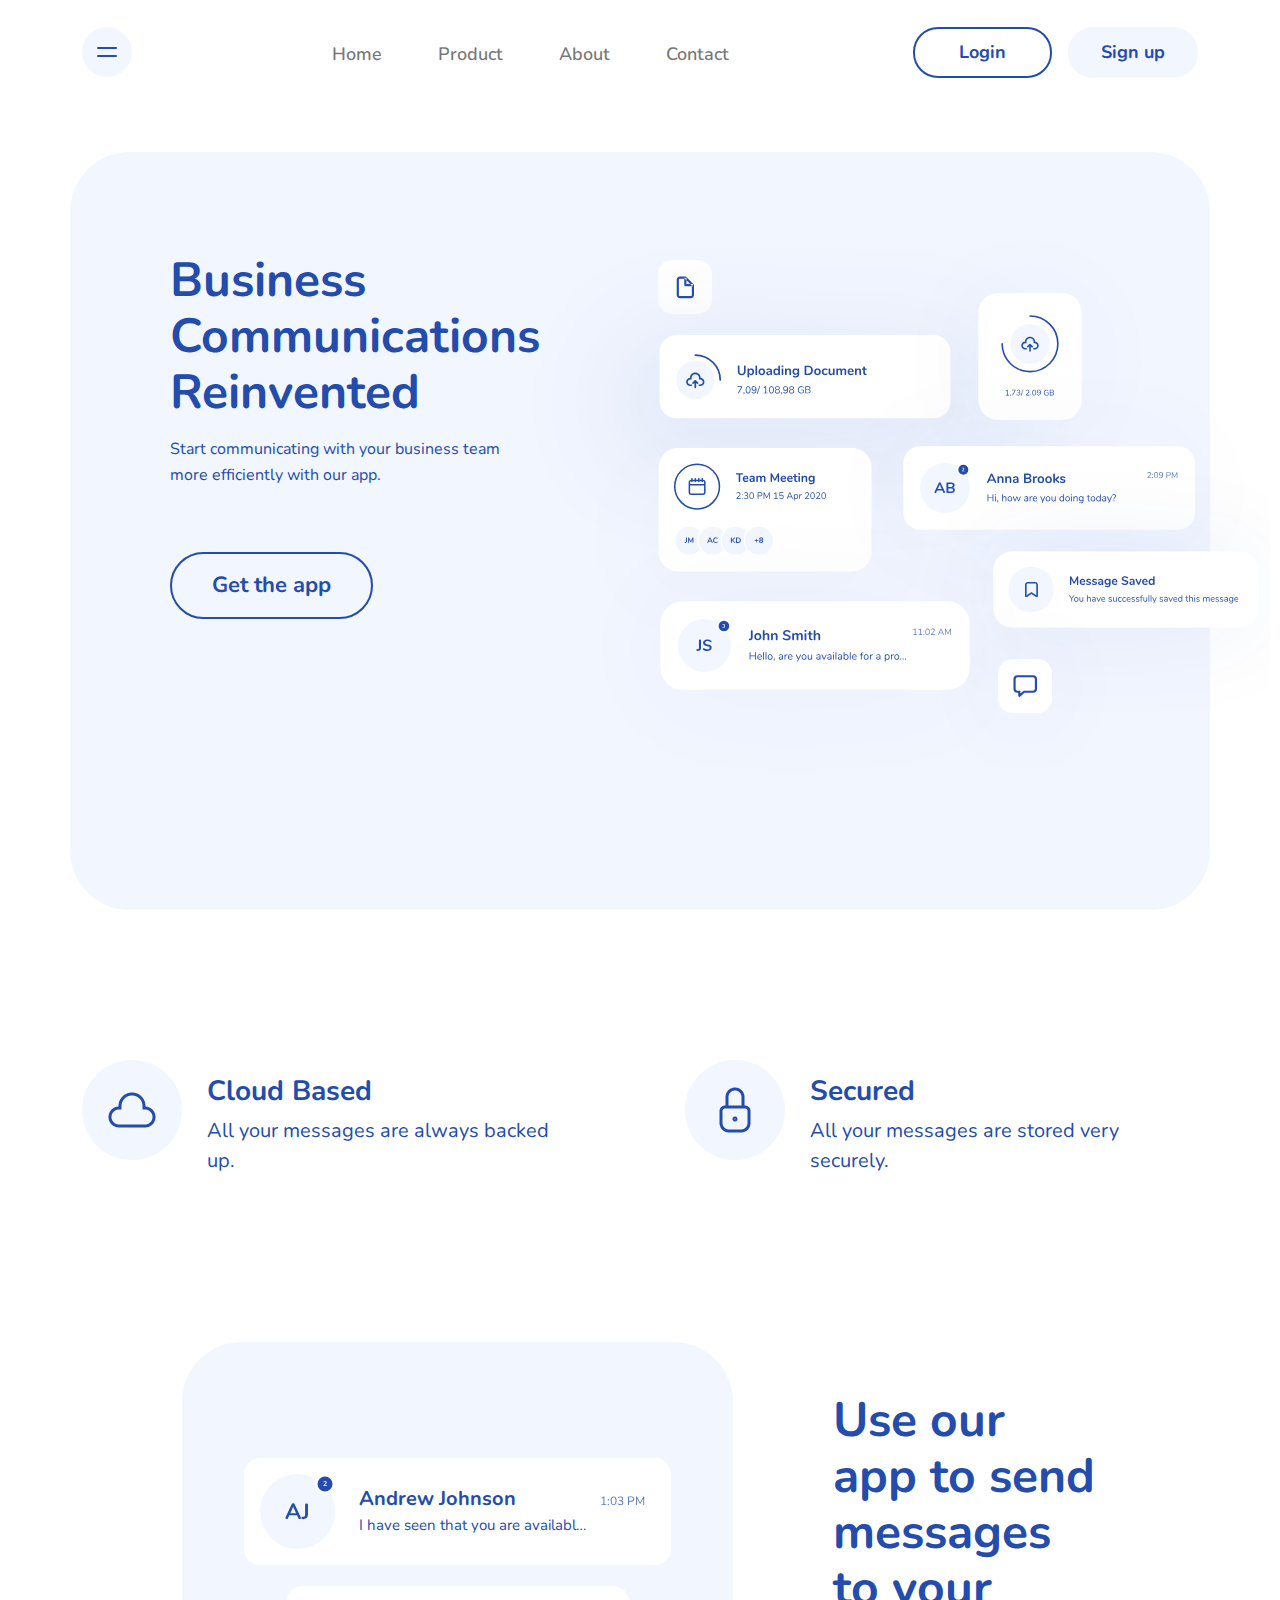
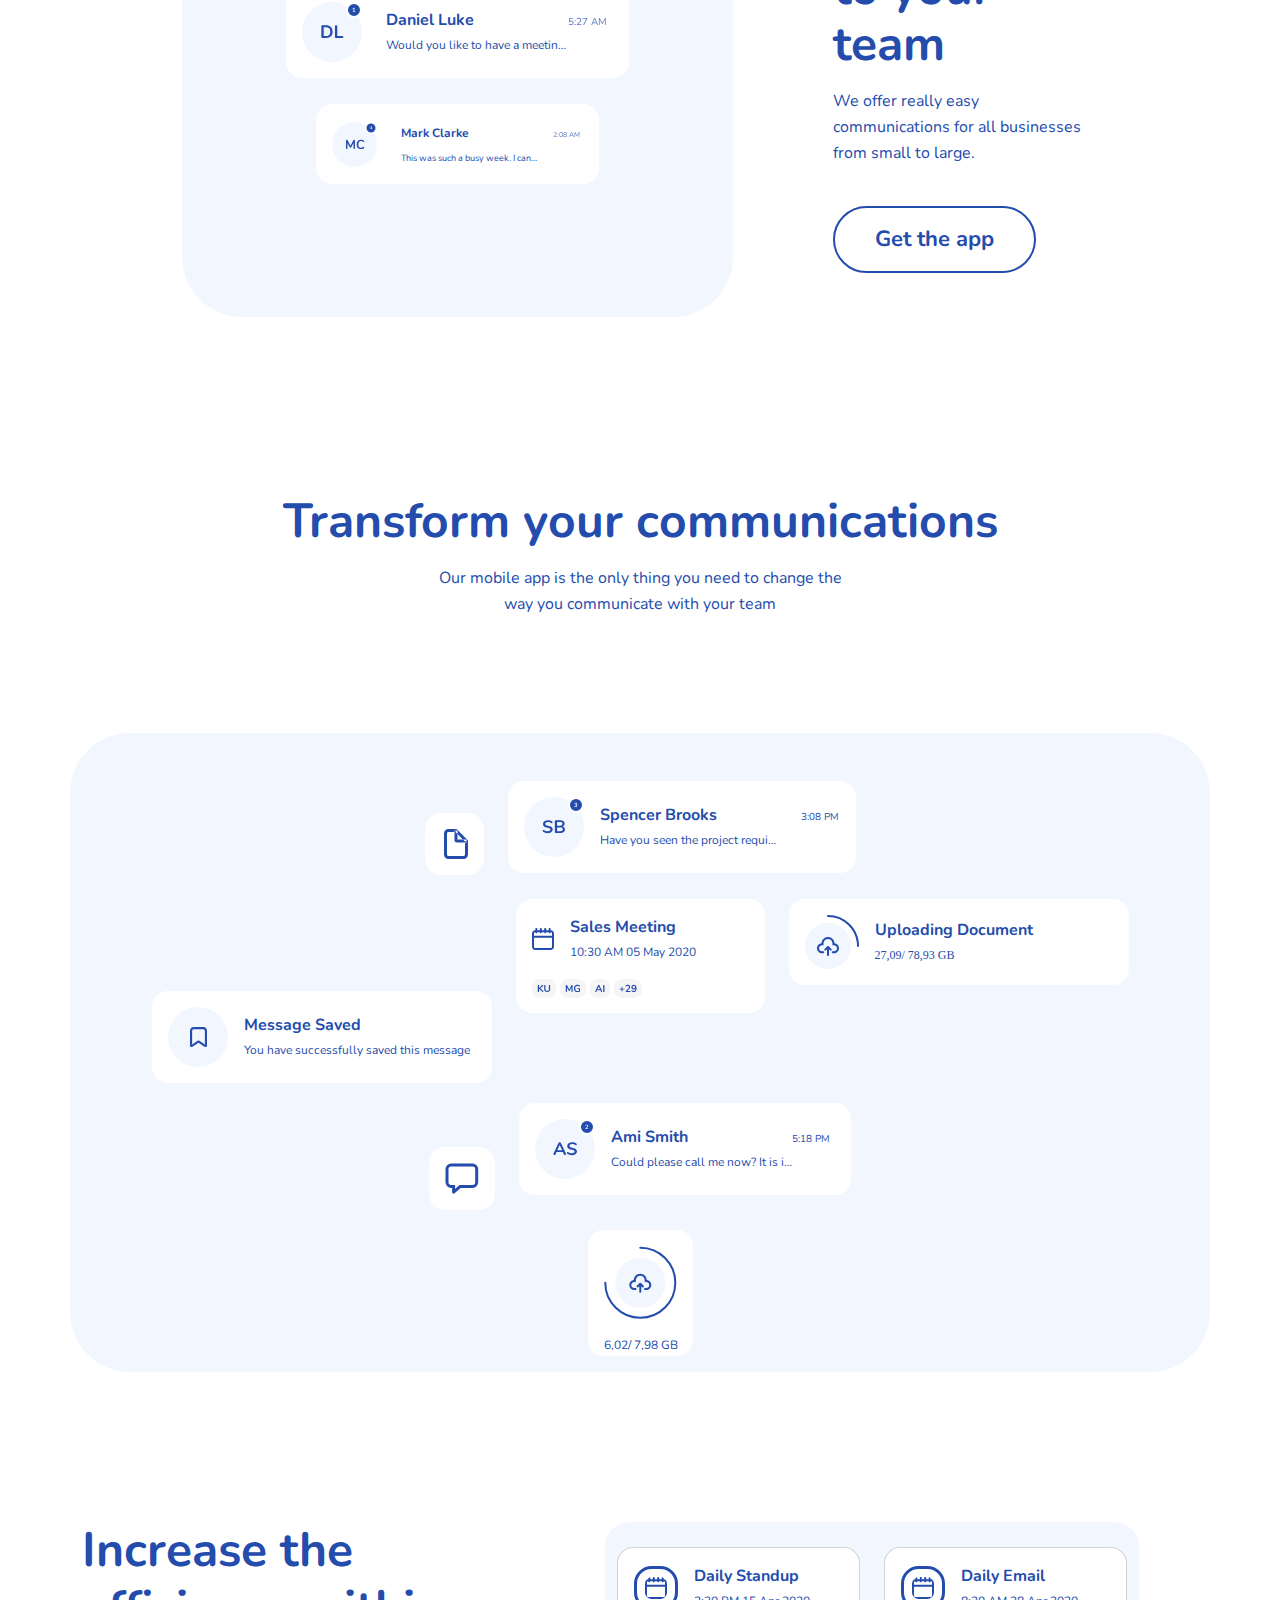
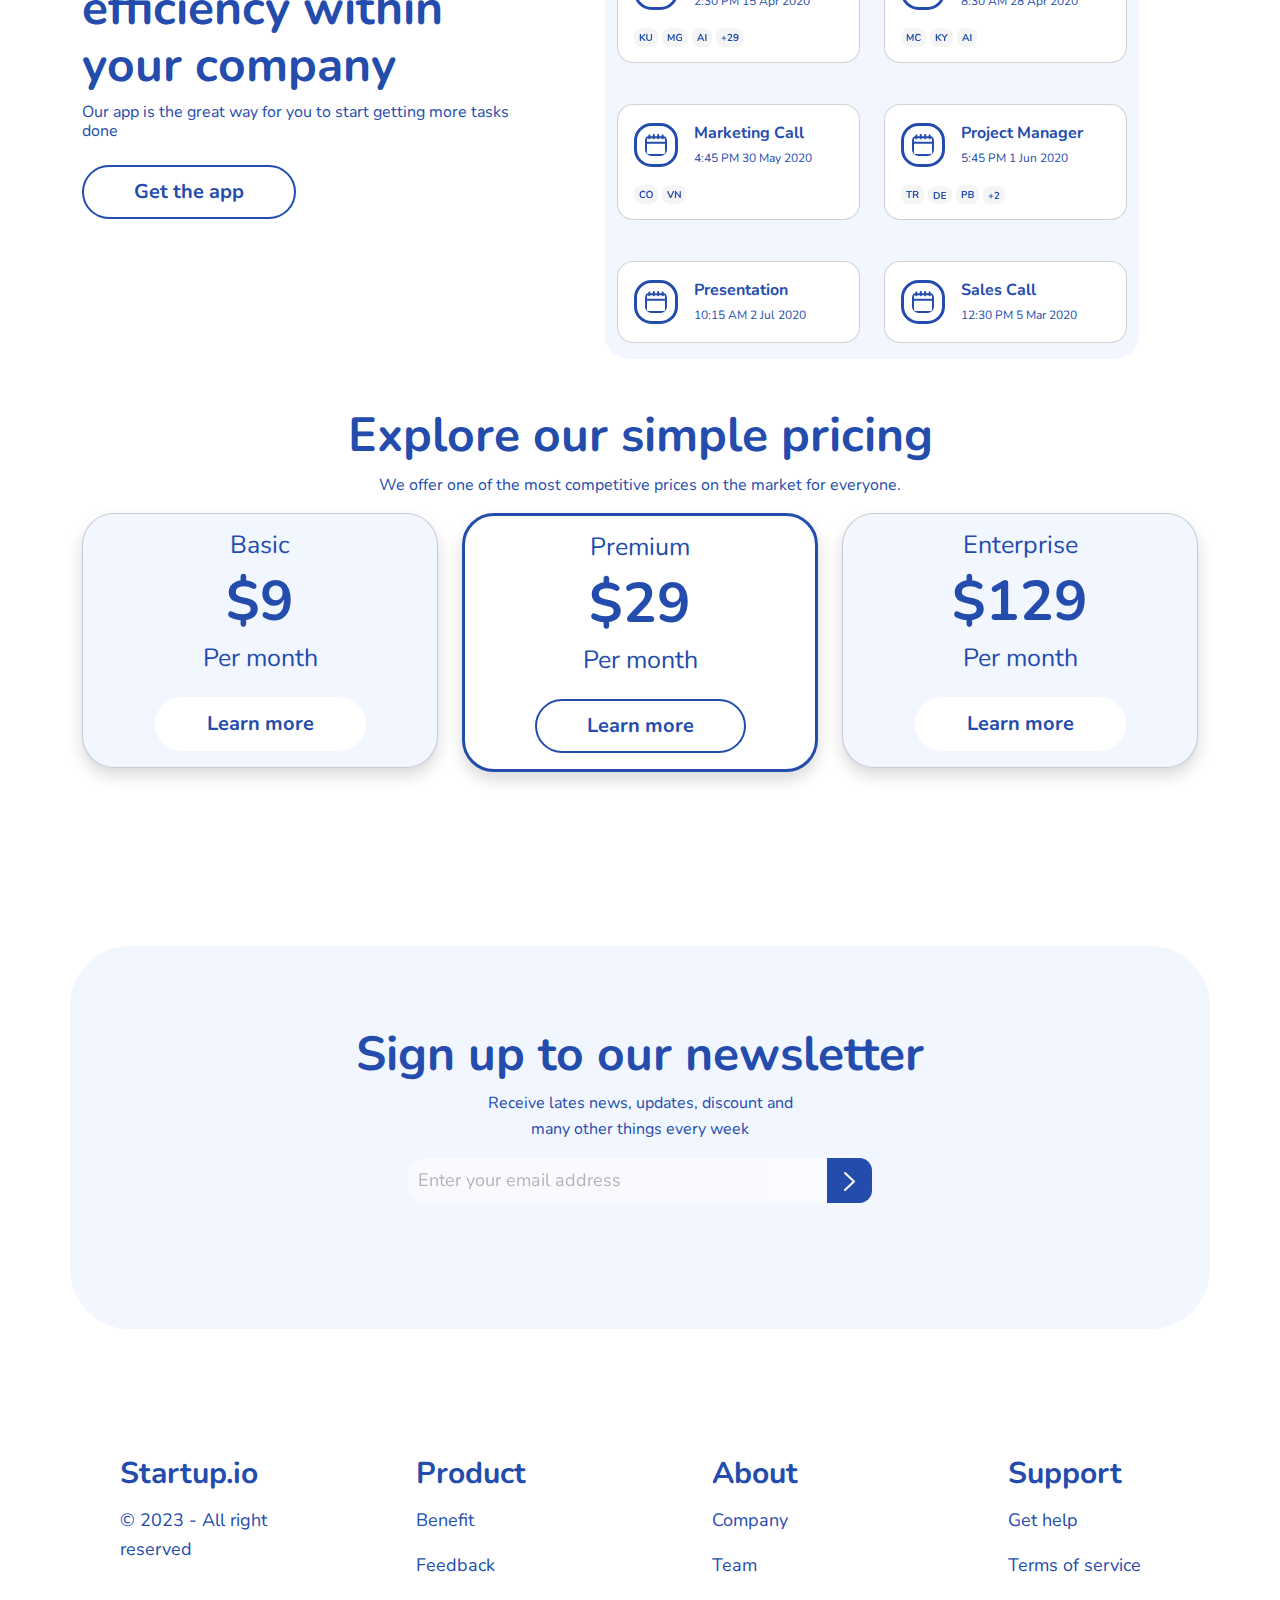
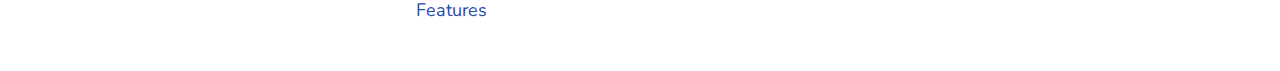
==== commit 80ee1765: "Merge branch 'main' of https://github.com/wdp-08/final-project-2-group-1 into silvia" ====
--- a/index.html
+++ b/index.html
@@ -43,54 +43,136 @@
 <!--banner-->
     <main>
       <section class="jumbotron mt-5" id="Home">
-        <div class="container hero">
+        <div class="container hero col-12">
           <div class="row d-flex flex-column-reverse flex-lg-row">
-            <div class="col-lg-5 col-12 content">
+            <div class="col-lg-6 content">
               <h1>Business Communications Reinvented</h1>
               <p class="mt-3">Start communicating with your business team more efficiently with our app.</p>
               <button class="btn-outline-hero me-3 mt-5" type="submit">Get the app</button>
             </div>
-            <div class="col-lg-7 col-12">
-              <img src="assets/img/UI Elements.svg" class="img-fluid" alt="" />
+
+            <div class="col-lg-6 content">
+              <div class="col-12">
+              <div id="contentsemua">
+                  <div class="content1">
+                    <img src="assets/img/Card 5.svg" class="" alt="" />
+                  </div>
+                  <div class="content2">
+                    <img src="assets/img/Card 1.svg" class="" alt="" />
+                  </div>
+                  <div class="content3">
+                    <img src="assets/img/Card 7.svg" class="" alt="" />
+                  </div>    
+                  <div class="content4">
+                    <img src="assets/img/Card 4.svg" class="" alt="" />
+                  </div>
+                  <div class="content5">
+                    <img src="assets/img/Card 2.svg" class="" alt="" />
+                  </div>
+                  <div class="content6">
+                    <img src="assets/img/Card 8.svg" class="" alt="" />
+                  </div>    
+                  <div class="content7">
+                    <img src="assets/img/Card 6.svg" class="" alt="" />
+                  </div>
+                  <div class="content8">
+                    <img src="assets/img/Card 3.svg" class="" alt="" />
+                  </div>  
+              </div>
+            </div>
+
             </div>
           </div>
         </div>
       </section>
-
+      
       <!--Product features 1 Rifqiyah-->
-      <section class="product-features1" id="Product">
-        <div class="container" style="margin-bottom: 120px; display: flex;">
-          <div>
-            <img src="/assets/favicon/Cloud.png" alt="" style="width: 100px; height: 100px;">
-          </div>
-          <div>
-            <h3 class="fw-bold">Cloud Based</h3>
-            <p style="margin-left: 15px; font-size: 20px; padding-left: 10px;">All your messages are always backed up.</p>
-          </div>
-          <div style="margin-left: 108px;">
-            <img src="/assets/favicon/Lock.png" alt="" style="width: 100px; height: 100px;">
-          </div>
-          <div>
-            <h3 class="fw-bold">Secured</h3>
-            <p style="margin-left: 15px; font-size: 20px; padding-left: 10px;">All your messages are stored very securely.</p>
-          </div>
-        </div>
-
-        <div class="container hero" style="display: flex;">
-          <div class="row justify-content-between">
-            <div class="col-lg-1 mb-4 mb-lg-0">
-              <img src="assets/img/Card.png" alt="">
-            </div>
-            <div class="col-lg-5 content">
-              <h1>Use our app to send messages to your team</h1>
-              <p class="mt-3">We offer really easy communications for all businesses from small to large.</p>
-              <button class="btn-outline-hero me-3 mt-5" type="submit">Get the app</button>
-            </div>
-          </div>
-           
-        </div>
-      </section>
-      <!-- end product features 1 -->
+    <section class="product-features1" id="Product">
+      <div class="container" style="margin-bottom: 50px; display: flex;">
+        <div>
+          <img src="/assets/favicon/Cloud.png" alt="" style="width: 100px; height: 100px;">
+        </div>
+        <div>
+          <h3 class="fw-bold">Cloud Based</h3>
+          <p style="margin-left: 15px; font-size: 20px; padding-left: 10px;">All your messages are always backed up.</p>
+        </div>
+        <div style="margin-left: 108px;">
+          <img src="/assets/favicon/Lock.png" alt="" style="width: 100px; height: 100px;">
+        </div>
+        <div>
+          <h3 class="fw-bold">Secured</h3>
+          <p style="margin-left: 15px; font-size: 20px; padding-left: 10px;">All your messages are stored very securely.</p>
+        </div>
+      </div>
+
+      <div class="container hero" style="display: flex;">
+        <div class="box">
+          <div class="row flex-wrap mx-auto justify-content-center mt-5">
+            <div class="col">
+              <div class="card mb-3 rounded-4 mt-5 border-0" style="margin: 30px">
+                <div class="card-body d-flex align-items-center">
+                  <img src="assets/img/Group 5.svg" alt="">
+                  <div class="ml-2 ms-4">
+                    <div>
+                      <span class="aj mb-5">Andrew Johnson</span>
+                      <span class="wkt mt-1">1:03 PM</span>
+                    </div>
+                    <div>
+                      <span class="ket">I have seen that you are availabl…</span>
+                    </div>
+                  </div>
+                </div>
+              </div>
+            </div>
+
+            <div class="row flex-wrap mx-auto justify-content-center">
+              <div class="col">
+                <div class="card mb-3 rounded-4 border-0"  style="margin: 5px 60px 0 60px;">
+                  <div class="card-body d-flex align-items-center">
+                    <img src="assets/img/Group 6.svg" alt="">
+                    <div class="ml-2 ms-4">
+                      <div>
+                        <span class="dl mb-5">Daniel Luke</span>
+                        <span class="wkt1 mt-1">5:27 AM</span>
+                      </div>
+                      <div>
+                        <span class="ket1">Would you like to have a meetin…</span>
+                      </div>
+                    </div>
+                  </div>
+                </div>
+              </div>
+            </div>
+
+            <div class="row flex-wrap mx-auto justify-content-center">
+              <div class="col">
+                <div class="card rounded-4 border-0"  style="margin: 10px 90px 50px 90px;">
+                  <div class="card-body d-flex align-items-center">
+                    <img src="assets/img/Group 7.svg" alt="">
+                    <div class="ml-2 ms-4">
+                      <div>
+                        <span class="mc mb-5">Mark Clarke</span>
+                        <span class="wkt2 mt-1">2:08 AM</span>
+                      </div>
+                      <div>
+                        <span class="ket2">This was such a busy week. I can…</span>
+                      </div>
+                    </div>
+                  </div>
+                </div>
+              </div>
+            </div>
+        </div>
+      </div>
+    
+      <div class="col-lg-5 content" style="margin-top: 50px;">
+        <h1>Use our app to send messages to your team</h1>
+        <p class="mt-3">We offer really easy communications for all businesses from small to large.</p>
+        <button class="btn-outline-hero me-3 mt-4" type="submit">Get the app</button>
+      </div>  
+      </div>
+    </section>
+    <!-- end product features 1 -->
 
        <!--Product features 2 Rifqiyah-->
        <section class="product-features2" id="Product" style="margin-top: 120px;">
--- a/css/style.css
+++ b/css/style.css
@@ -433,6 +433,8 @@
 .contact .hero {
   background-color: #f2f6ff;
   border-radius: 60px;
+  width: 1240px;
+  height: 383px;
 }
 
 .contact .content h1 {
@@ -449,45 +451,37 @@
   line-height: 26px;
   text-align: center;
 }
-.inputBox {
+
+.input-group {
   text-align: center;
-  padding-bottom: 80px;
-  overflow: hidden;
-}
-
-.inputBox input[type=text] {
+}
+
+input[type=text] {
   background: #FFFFFF;
   border-radius: 17.5px;
   border: none;
   padding: 10px;
-  text-align: center;
-  width: 40%;
-}
-
-input::placeholder {
+  width: 420px;
+  height: 45px;
   font-weight: 400;
   font-size: 18px;
   line-height: 29px;
-  color: #234CAD;
   mix-blend-mode: normal;
   opacity: 0.5;
 }
 
-.inputBox button {
-  float: center;
-  width: 5%;
-  padding: 10px;
+.input-group button {
+  width: 45px;
+  height: 45px;
   background: #234CAD;
-  color: white;
-  font-size: 17px;
   border-radius: 12.5px;
   border: none;
-  cursor: pointer
+  padding: 5px 12px 5px 12px;
 }
 
 .box-container {
   margin-top: 120px;
-  margin-left: 85px;
+  margin-left: 120px;
   margin-bottom: 30px;
 }
 
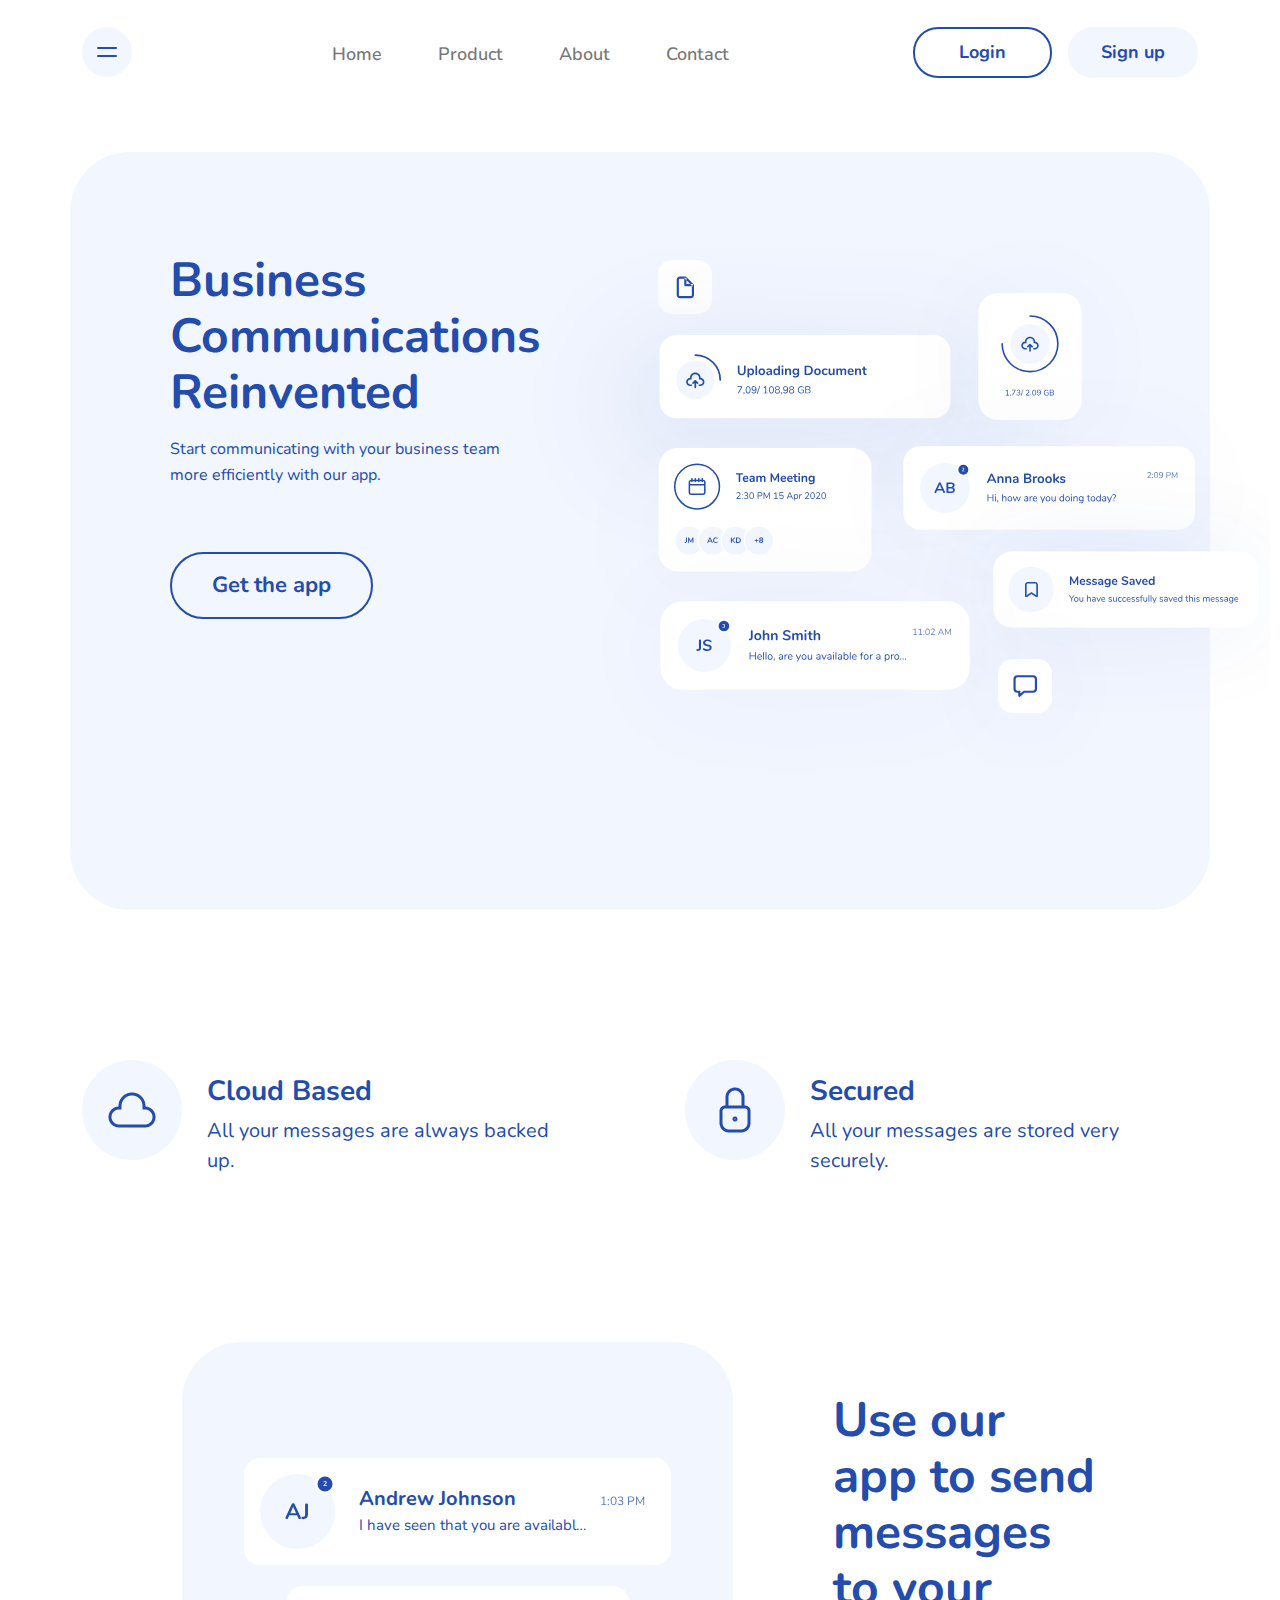
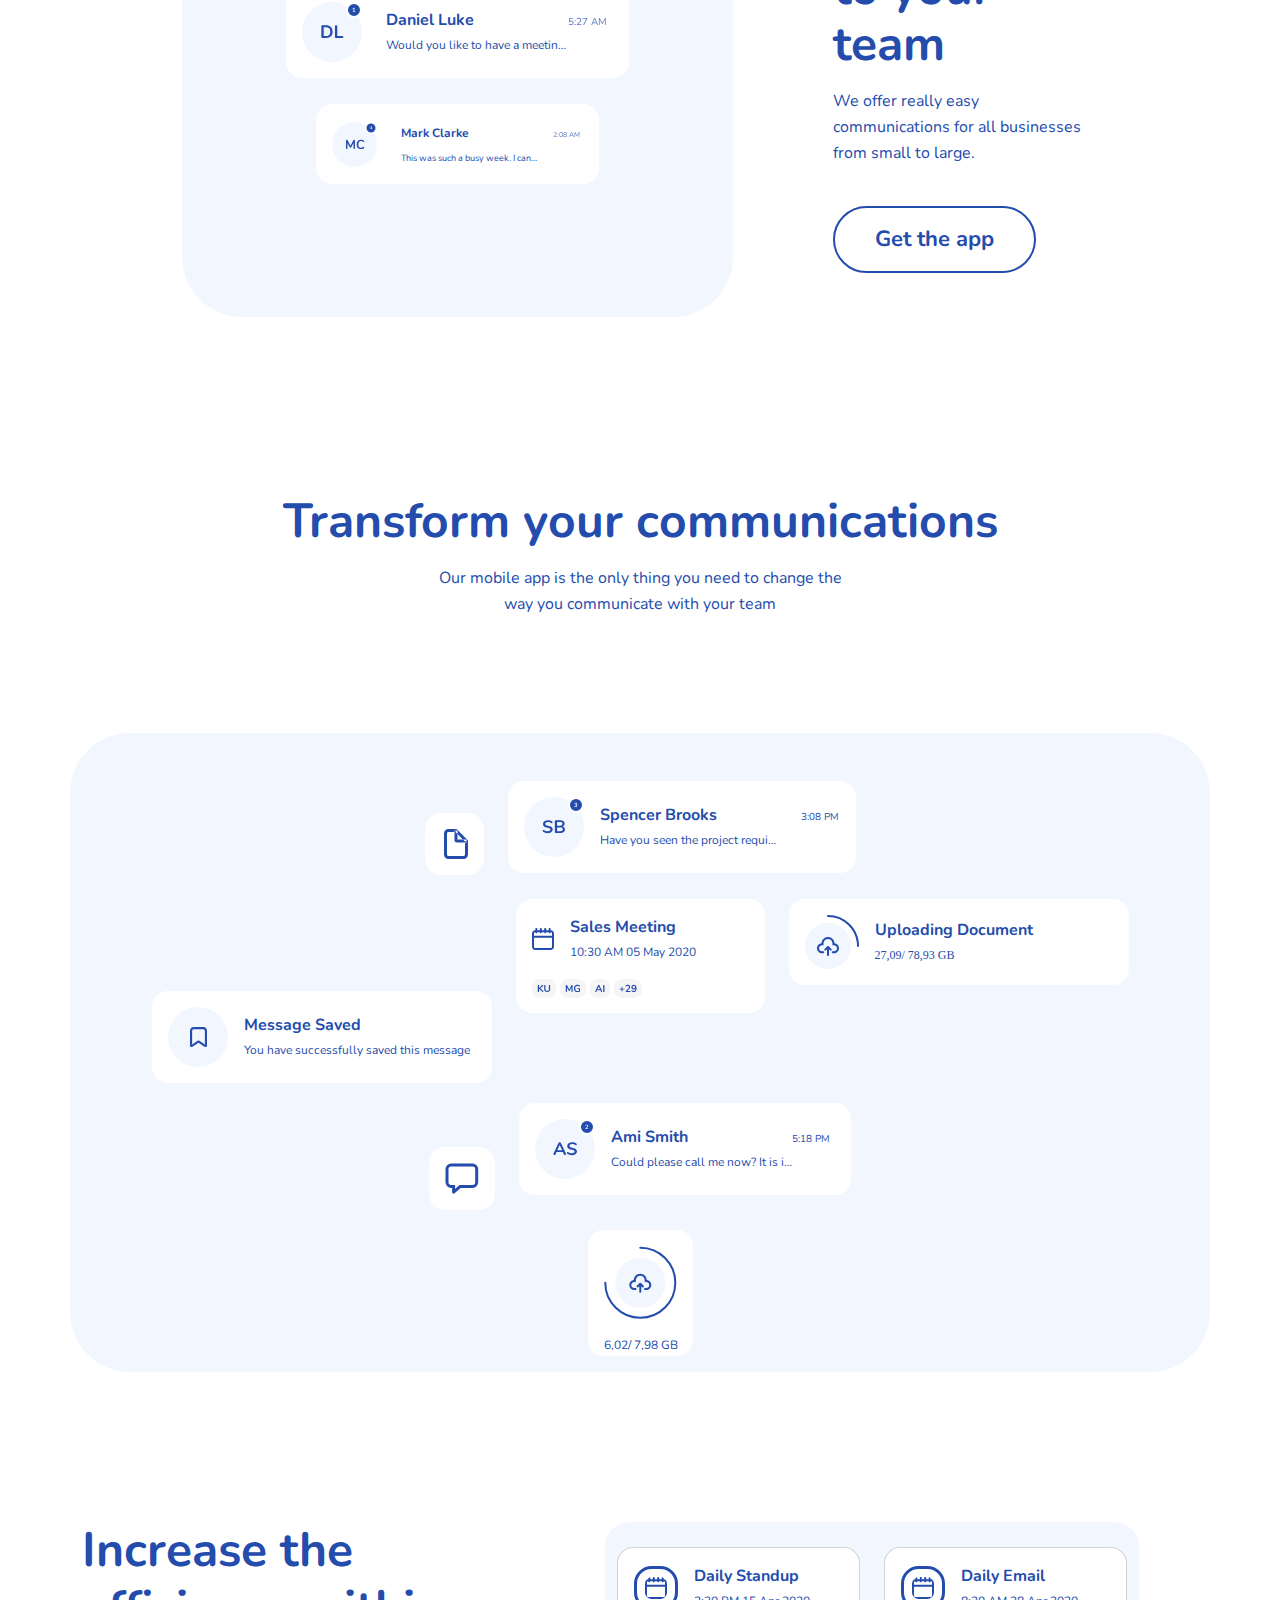
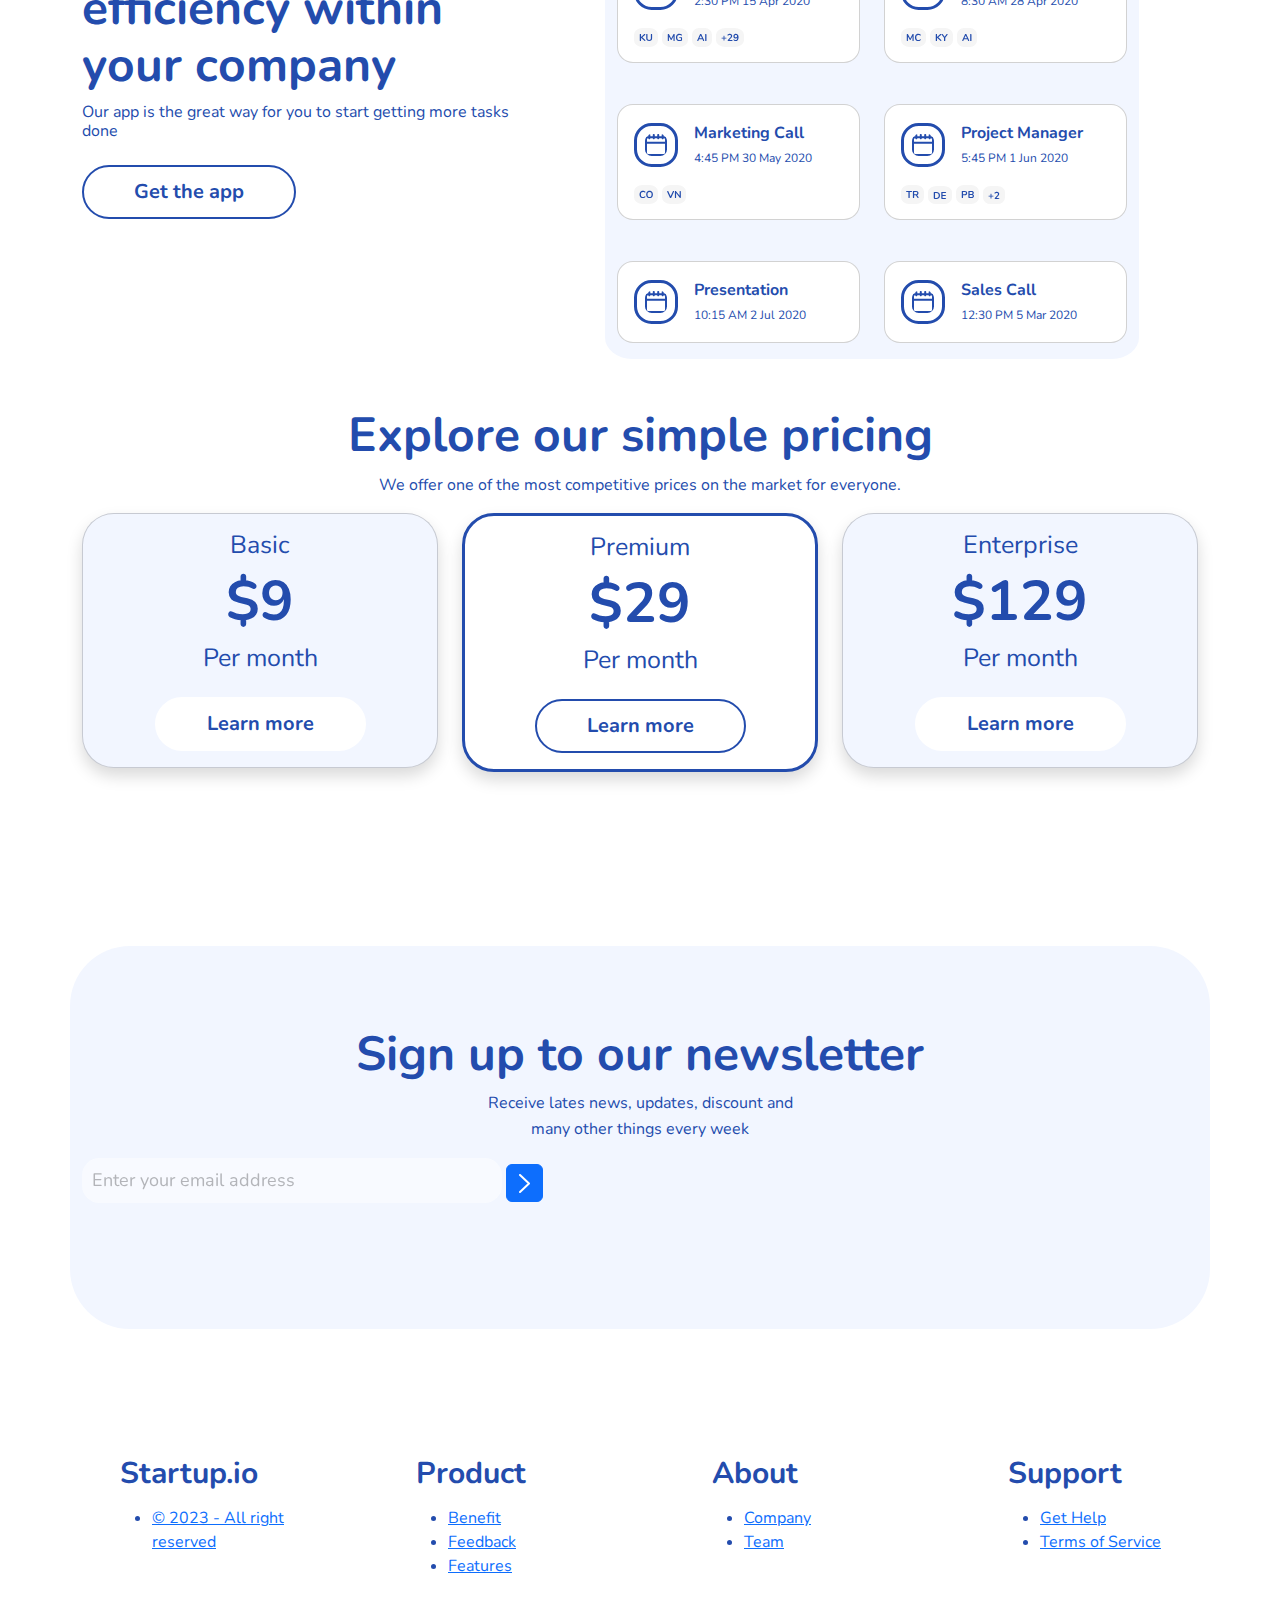
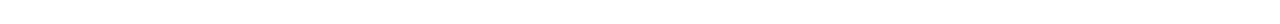
==== commit 7cedb1fa: "update contact and footer" ====
--- a/index.html
+++ b/index.html
@@ -490,10 +490,12 @@
             <div class="col-12 content">
               <h1>Sign up to our newsletter</h1>
               <p>Receive lates news, updates, discount and <br> many other things every week</p>
-              <div class="input-group justify-content-md-center">
-                <input type="text" placeholder="Enter your email address">
-                <button class="btn btn-primary" type="button"><img src="assets/img/submit.svg"></button>
-              </div>
+              <form action="#">
+                <div class="form-input justify-content-md-center">
+                  <input type="text" placeholder="Enter your email address">
+                  <button class="btn btn-primary" type="button"><img src="assets/img/submit.svg"></button>
+                </div>
+              </form>
             </div>
           </div>
         </div>
@@ -505,23 +507,29 @@
           <div class="row justify-content-center">
           <div class="col-md-3">
             <h3>Startup.io</h3>
-            <p>© 2023 - All right <br> reserved</p>
+            <ul>
+              <li><a href="#">© 2023 - All right <br> reserved</a></li>
+            </ul>
           </div>
           <div class="col-md-3">
             <h3>Product</h3>
-            <p>Benefit</p>
-            <p>Feedback</p>
-            <p>Features</p>
+            <ul>
+              <li><a href="#">Benefit</a></li>
+              <li><a href="#">Feedback</a></li>
+              <li><a href="#">Features</a></li>
+            </ul>
           </div>
           <div class="col-md-3">
             <h3>About</h3>
-            <p>Company</p>
-            <p>Team</p>
+            <ul>
+              <li><a href="#">Company</a></li>
+              <li><a href="#">Team</a></li>
           </div>
           <div class="col-md-3">
             <h3>Support</h3>
-            <p>Get help</p>
-            <p>Terms of service</p>
+            <ul>
+              <li><a href="#">Get Help</a></li>
+              <li><a href="#">Terms of Service</a></li>
           </div>
         </div>
         </div>
